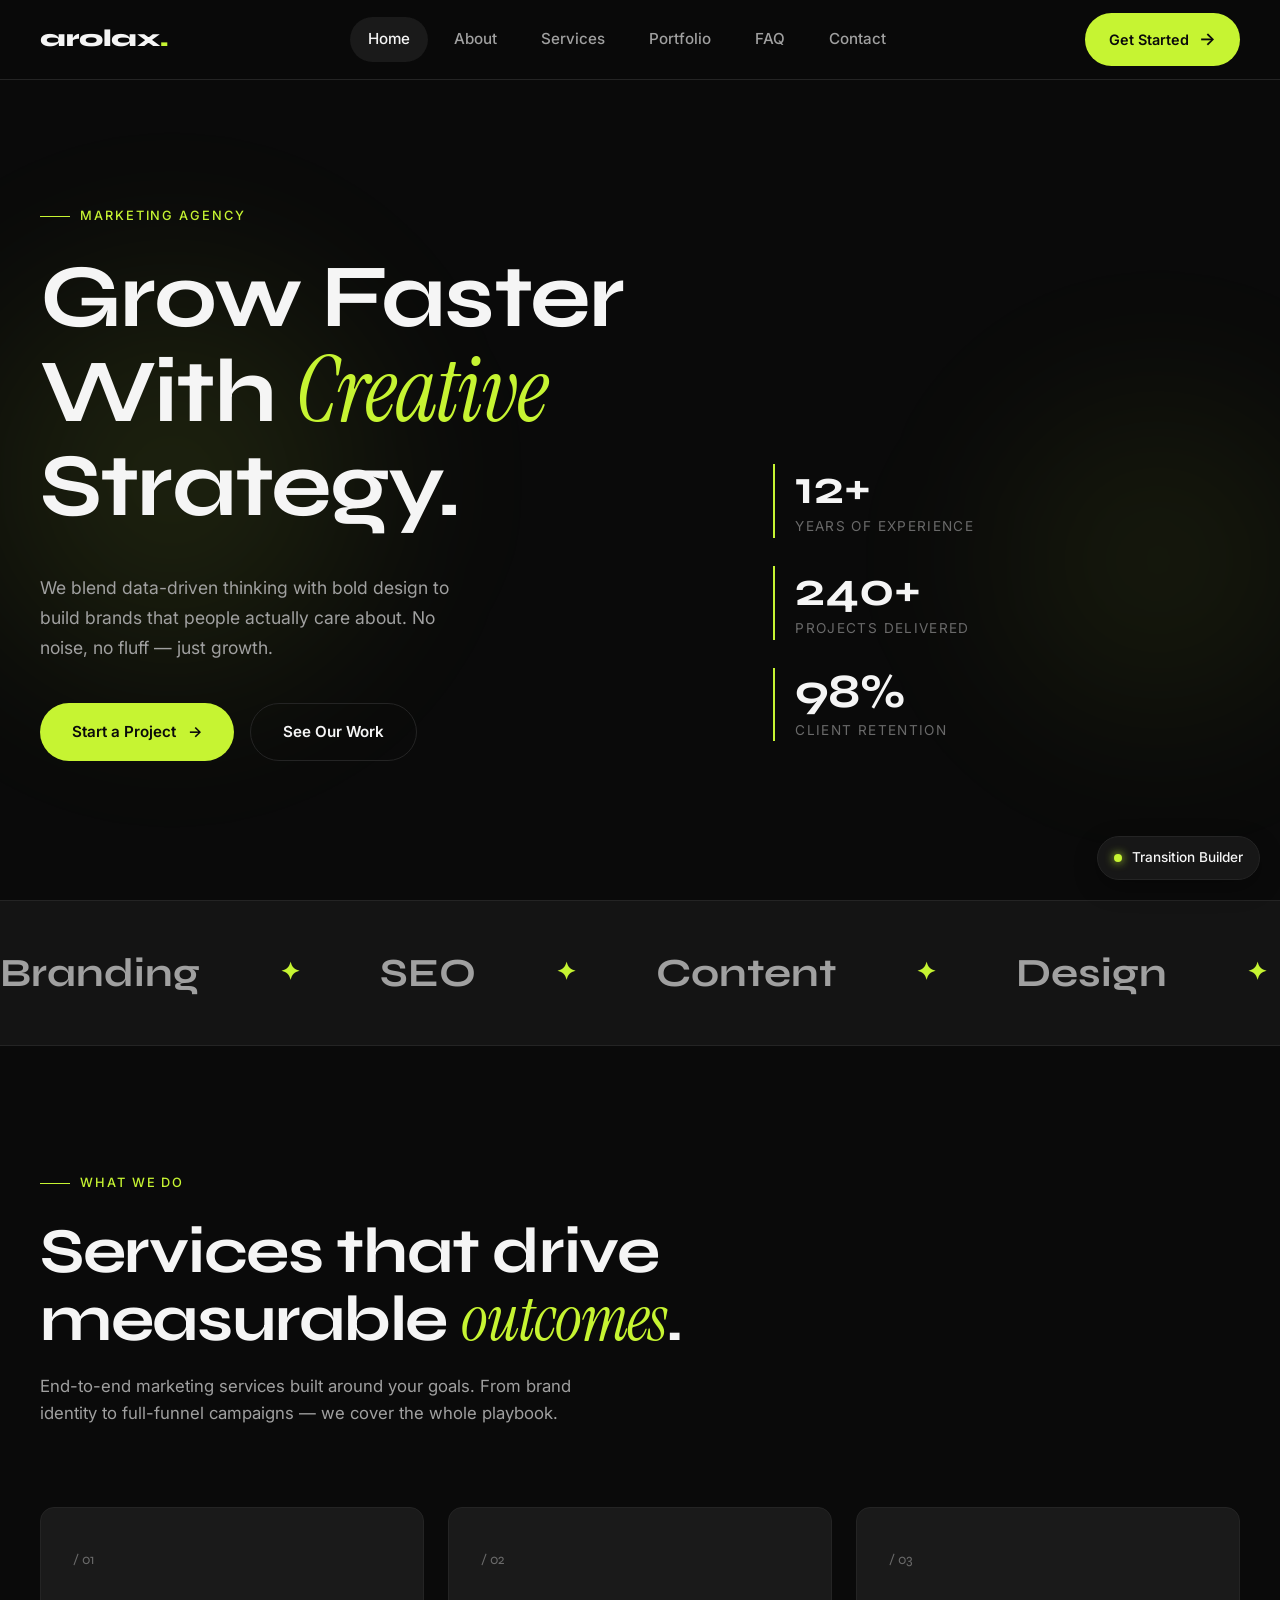
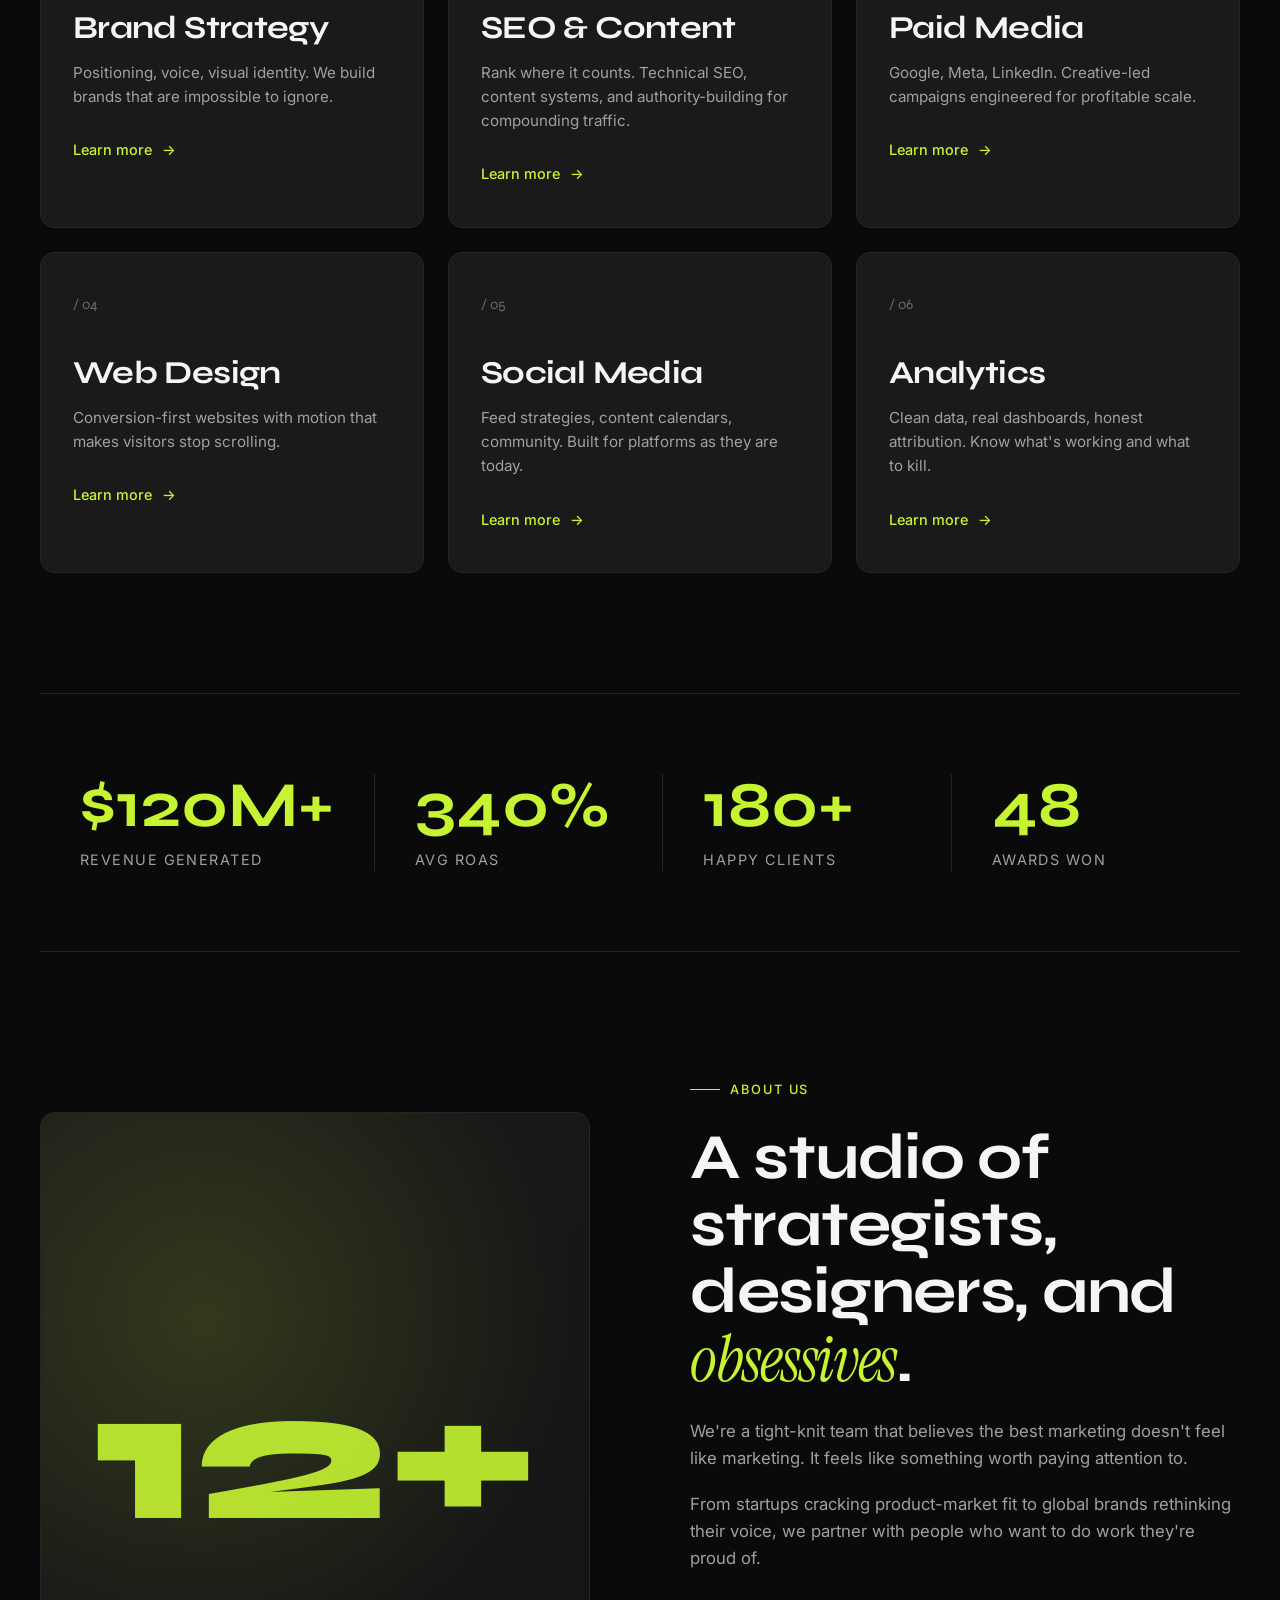
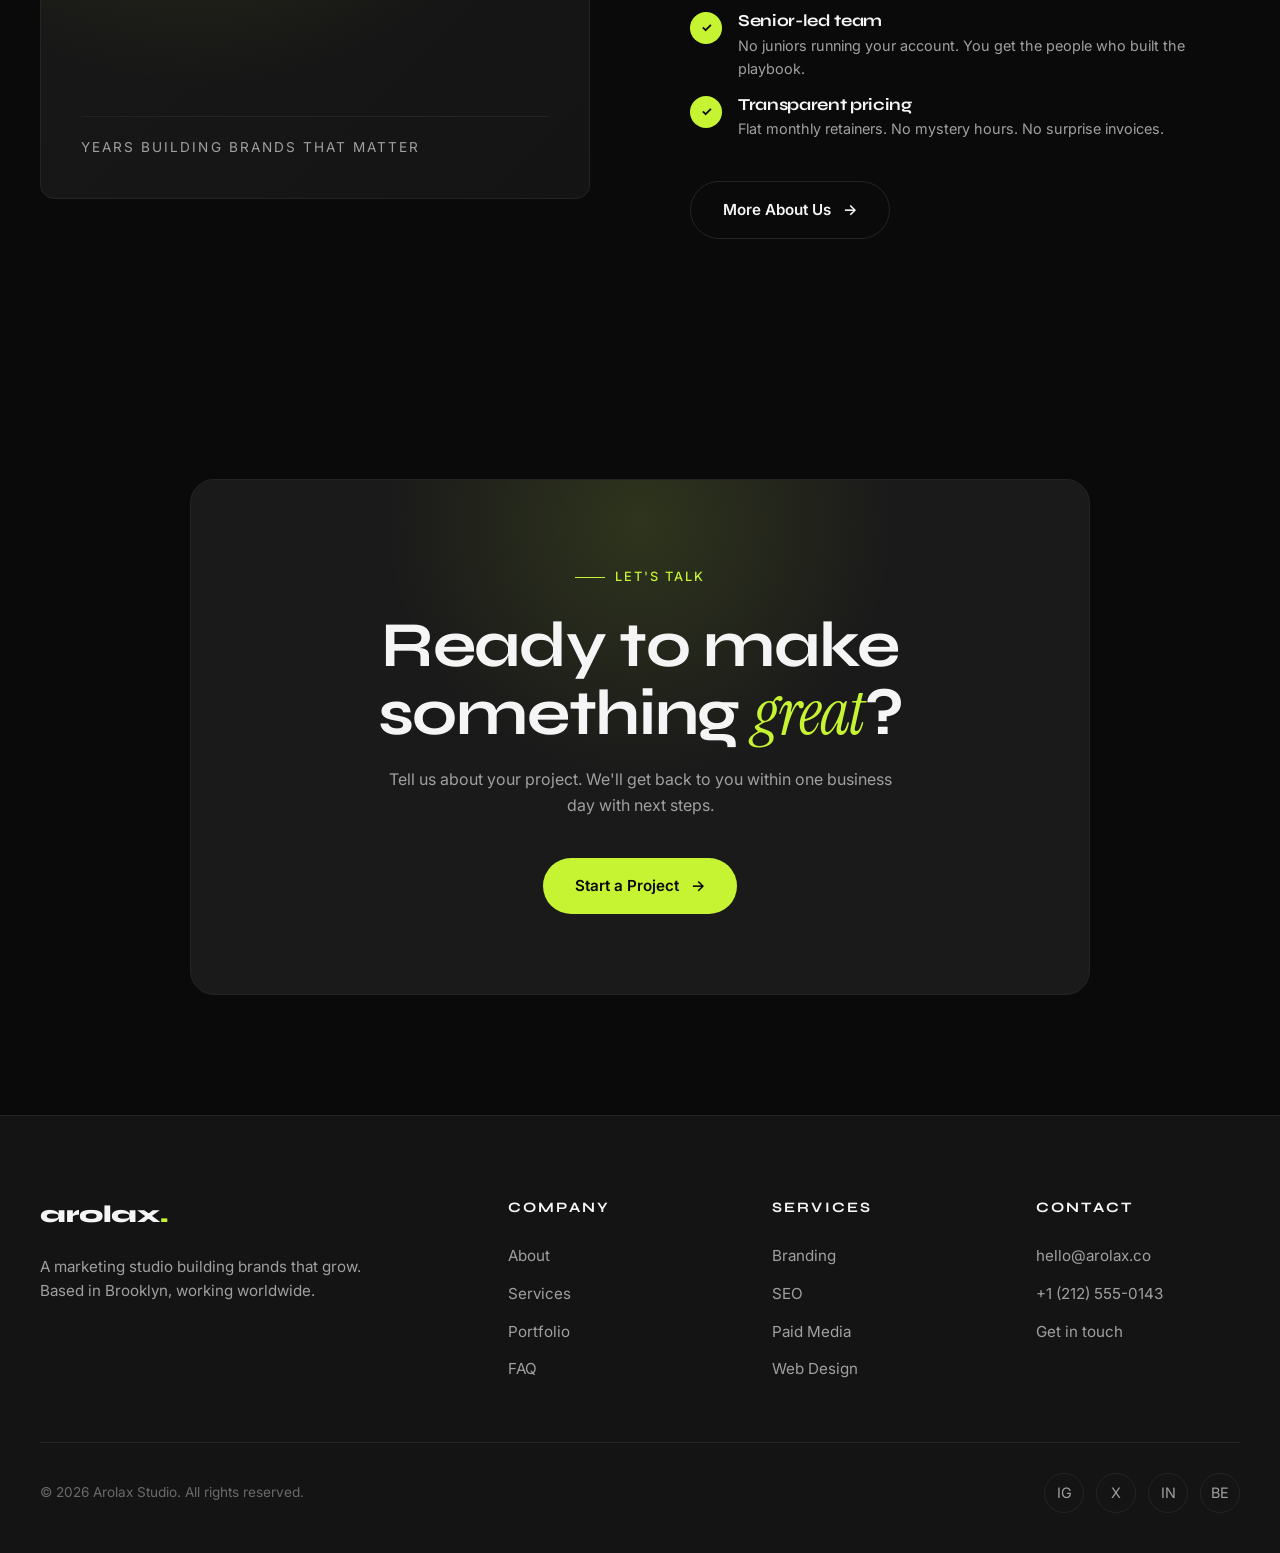
==== index.html @ c4011bba "created page transition builder" ====
<!doctype html>
<html lang="en">
  <head>
    <meta charset="UTF-8" />
    <meta name="viewport" content="width=device-width, initial-scale=1.0" />
    <link rel="icon" type="image/png" href="favicon.png" />
    <title>Arolax — Marketing Agency</title>
    <link rel="preconnect" href="https://fonts.googleapis.com" />
    <link rel="preconnect" href="https://fonts.gstatic.com" crossorigin />
    <link
      href="https://fonts.googleapis.com/css2?family=Inter:wght@400;500;600;700&family=Syne:wght@500;600;700;800&family=Instrument+Serif&display=swap"
      rel="stylesheet"
    />
    <link rel="stylesheet" href="css/style.css" />
    <script>
      try {
        sessionStorage.getItem("pt:transitioning") === "1" &&
          document.documentElement.classList.add("pt-arriving");
      } catch (e) {}
    </script>
  </head>
  <body>
    <!-- Navbar -->
    <nav class="navbar">
      <div class="nav-inner">
        <a href="index.html" class="logo">arolax<span>.</span></a>
        <ul class="nav-links">
          <li><a href="index.html" class="active">Home</a></li>
          <li><a href="about.html">About</a></li>
          <li><a href="services.html">Services</a></li>
          <li><a href="portfolio.html">Portfolio</a></li>
          <li><a href="faq.html">FAQ</a></li>
          <li><a href="contact.html">Contact</a></li>
        </ul>
        <a href="contact.html" class="nav-cta">Get Started</a>
      </div>
    </nav>

    <!-- Hero -->
    <section class="hero">
      <div class="hero-bg"></div>
      <div class="container">
        <div class="hero-inner">
          <div>
            <span class="eyebrow">Marketing Agency</span>
            <h1 class="hero-title">
              Grow Faster With <em>Creative</em> Strategy.
            </h1>
            <p class="hero-subtitle">
              We blend data-driven thinking with bold design to build brands
              that people actually care about. No noise, no fluff — just growth.
            </p>
            <div class="hero-ctas">
              <a href="contact.html" class="btn btn-primary"
                >Start a Project <span class="btn-arrow">→</span></a
              >
              <a href="portfolio.html" class="btn btn-ghost">See Our Work</a>
            </div>
          </div>
          <div class="hero-meta">
            <div class="hero-stat">
              <div class="hero-stat-num">12+</div>
              <div class="hero-stat-label">Years of Experience</div>
            </div>
            <div class="hero-stat">
              <div class="hero-stat-num">240+</div>
              <div class="hero-stat-label">Projects Delivered</div>
            </div>
            <div class="hero-stat">
              <div class="hero-stat-num">98%</div>
              <div class="hero-stat-label">Client Retention</div>
            </div>
          </div>
        </div>
      </div>
    </section>

    <!-- Marquee -->
    <div class="marquee">
      <div class="marquee-track">
        <div class="marquee-item">Branding</div>
        <div class="marquee-item">SEO</div>
        <div class="marquee-item">Content</div>
        <div class="marquee-item">Design</div>
        <div class="marquee-item">Strategy</div>
        <div class="marquee-item">Growth</div>
        <div class="marquee-item">Branding</div>
        <div class="marquee-item">SEO</div>
        <div class="marquee-item">Content</div>
        <div class="marquee-item">Design</div>
        <div class="marquee-item">Strategy</div>
        <div class="marquee-item">Growth</div>
      </div>
    </div>

    <!-- Services -->
    <section>
      <div class="container">
        <div class="section-head">
          <span class="eyebrow">What We Do</span>
          <h2>
            Services that drive measurable
            <em
              style="
                font-family: &quot;Instrument Serif&quot;, serif;
                font-style: italic;
                color: var(--accent);
                font-weight: 400;
              "
              >outcomes</em
            >.
          </h2>
          <p>
            End-to-end marketing services built around your goals. From brand
            identity to full-funnel campaigns — we cover the whole playbook.
          </p>
        </div>
        <div class="services-grid">
          <div class="service-card">
            <span class="num">/ 01</span>
            <h3>Brand Strategy</h3>
            <p>
              Positioning, voice, visual identity. We build brands that are
              impossible to ignore.
            </p>
            <a href="services.html" class="link">Learn more</a>
          </div>
          <div class="service-card">
            <span class="num">/ 02</span>
            <h3>SEO & Content</h3>
            <p>
              Rank where it counts. Technical SEO, content systems, and
              authority-building for compounding traffic.
            </p>
            <a href="services.html" class="link">Learn more</a>
          </div>
          <div class="service-card">
            <span class="num">/ 03</span>
            <h3>Paid Media</h3>
            <p>
              Google, Meta, LinkedIn. Creative-led campaigns engineered for
              profitable scale.
            </p>
            <a href="services.html" class="link">Learn more</a>
          </div>
          <div class="service-card">
            <span class="num">/ 04</span>
            <h3>Web Design</h3>
            <p>
              Conversion-first websites with motion that makes visitors stop
              scrolling.
            </p>
            <a href="services.html" class="link">Learn more</a>
          </div>
          <div class="service-card">
            <span class="num">/ 05</span>
            <h3>Social Media</h3>
            <p>
              Feed strategies, content calendars, community. Built for platforms
              as they are today.
            </p>
            <a href="services.html" class="link">Learn more</a>
          </div>
          <div class="service-card">
            <span class="num">/ 06</span>
            <h3>Analytics</h3>
            <p>
              Clean data, real dashboards, honest attribution. Know what's
              working and what to kill.
            </p>
            <a href="services.html" class="link">Learn more</a>
          </div>
        </div>
      </div>
    </section>

    <!-- Stats band -->
    <div class="container">
      <div class="stats-band">
        <div class="stat">
          <div class="stat-num">$120M+</div>
          <div class="stat-label">Revenue Generated</div>
        </div>
        <div class="stat">
          <div class="stat-num">340%</div>
          <div class="stat-label">Avg ROAS</div>
        </div>
        <div class="stat">
          <div class="stat-num">180+</div>
          <div class="stat-label">Happy Clients</div>
        </div>
        <div class="stat">
          <div class="stat-num">48</div>
          <div class="stat-label">Awards Won</div>
        </div>
      </div>
    </div>

    <!-- About preview -->
    <section>
      <div class="container">
        <div class="about-grid">
          <div class="about-visual">
            <div class="about-visual-num">12+</div>
            <div class="about-visual-label">
              Years Building Brands That Matter
            </div>
          </div>
          <div class="about-text">
            <span class="eyebrow">About Us</span>
            <h2>
              A studio of strategists, designers, and
              <em
                style="
                  font-family: &quot;Instrument Serif&quot;, serif;
                  font-style: italic;
                  color: var(--accent);
                  font-weight: 400;
                "
                >obsessives</em
              >.
            </h2>
            <p style="margin-top: 24px">
              We're a tight-knit team that believes the best marketing doesn't
              feel like marketing. It feels like something worth paying
              attention to.
            </p>
            <p>
              From startups cracking product-market fit to global brands
              rethinking their voice, we partner with people who want to do work
              they're proud of.
            </p>
            <div class="about-features">
              <div class="about-feature">
                <div class="about-feature-icon">✓</div>
                <div>
                  <h4>Senior-led team</h4>
                  <p>
                    No juniors running your account. You get the people who
                    built the playbook.
                  </p>
                </div>
              </div>
              <div class="about-feature">
                <div class="about-feature-icon">✓</div>
                <div>
                  <h4>Transparent pricing</h4>
                  <p>
                    Flat monthly retainers. No mystery hours. No surprise
                    invoices.
                  </p>
                </div>
              </div>
            </div>
            <a href="about.html" class="btn btn-ghost" style="margin-top: 40px"
              >More About Us <span class="btn-arrow">→</span></a
            >
          </div>
        </div>
      </div>
    </section>

    <!-- CTA band -->
    <div class="cta-band">
      <div class="container">
        <div class="cta-inner">
          <span class="eyebrow">Let's Talk</span>
          <h2>
            Ready to make something
            <em
              style="
                font-family: &quot;Instrument Serif&quot;, serif;
                font-style: italic;
                color: var(--accent);
                font-weight: 400;
              "
              >great</em
            >?
          </h2>
          <p>
            Tell us about your project. We'll get back to you within one
            business day with next steps.
          </p>
          <a href="contact.html" class="btn btn-primary"
            >Start a Project <span class="btn-arrow">→</span></a
          >
        </div>
      </div>
    </div>

    <!-- Footer -->
    <footer class="footer">
      <div class="container">
        <div class="footer-top">
          <div class="footer-brand">
            <a href="index.html" class="logo">arolax<span>.</span></a>
            <p>
              A marketing studio building brands that grow. Based in Brooklyn,
              working worldwide.
            </p>
          </div>
          <div class="footer-col">
            <h5>Company</h5>
            <ul>
              <li><a href="about.html">About</a></li>
              <li><a href="services.html">Services</a></li>
              <li><a href="portfolio.html">Portfolio</a></li>
              <li><a href="faq.html">FAQ</a></li>
            </ul>
          </div>
          <div class="footer-col">
            <h5>Services</h5>
            <ul>
              <li><a href="services.html">Branding</a></li>
              <li><a href="services.html">SEO</a></li>
              <li><a href="services.html">Paid Media</a></li>
              <li><a href="services.html">Web Design</a></li>
            </ul>
          </div>
          <div class="footer-col">
            <h5>Contact</h5>
            <ul>
              <li><a href="mailto:hello@arolax.co">hello@arolax.co</a></li>
              <li><a href="tel:+12125550143">+1 (212) 555-0143</a></li>
              <li><a href="contact.html">Get in touch</a></li>
            </ul>
          </div>
        </div>
        <div class="footer-bottom">
          <div>© 2026 Arolax Studio. All rights reserved.</div>
          <div class="socials">
            <a href="#">IG</a>
            <a href="#">X</a>
            <a href="#">IN</a>
            <a href="#">BE</a>
          </div>
        </div>
      </div>
    </footer>

    <script src="https://cdn.jsdelivr.net/npm/gsap@3.12.5/dist/gsap.min.js"></script>
    <script src="js/main.js"></script>
    <script src="js/transitions.js"></script>
  </body>
</html>
---- css/style.css ----
/* ===== Reset & Base ===== */
* {
    margin: 0;
    padding: 0;
    box-sizing: border-box;
}

:root {
    --bg: #0a0a0a;
    --bg-alt: #141414;
    --surface: #1a1a1a;
    --border: #242424;
    --text: #f5f5f5;
    --text-dim: #a0a0a0;
    --text-muted: #6a6a6a;
    --accent: #c6f432;
    --accent-dim: #9bc020;
    --radius: 14px;
    --nav-h: 80px;
    --ease: cubic-bezier(0.22, 1, 0.36, 1);
}

html, body {
    background: var(--bg);
    color: var(--text);
    font-family: 'Inter', -apple-system, BlinkMacSystemFont, 'Segoe UI', sans-serif;
    font-size: 16px;
    line-height: 1.6;
    -webkit-font-smoothing: antialiased;
    overflow-x: hidden;
}

a {
    color: inherit;
    text-decoration: none;
}

img {
    max-width: 100%;
    display: block;
}

button {
    font: inherit;
    cursor: pointer;
    border: none;
    background: none;
    color: inherit;
}

/* ===== Typography ===== */
h1, h2, h3, h4 {
    font-family: 'Syne', 'Inter', sans-serif;
    font-weight: 700;
    letter-spacing: -0.02em;
    line-height: 1.05;
}

h1 { font-size: clamp(2.5rem, 7vw, 6rem); }
h2 { font-size: clamp(2rem, 5vw, 4rem); }
h3 { font-size: clamp(1.4rem, 2.5vw, 2rem); }

.eyebrow {
    display: inline-flex;
    align-items: center;
    gap: 10px;
    font-size: 0.8rem;
    letter-spacing: 0.15em;
    text-transform: uppercase;
    color: var(--accent);
    margin-bottom: 24px;
    font-weight: 500;
}

.eyebrow::before {
    content: '';
    width: 30px;
    height: 1px;
    background: var(--accent);
}

/* ===== Layout ===== */
.container {
    max-width: 1400px;
    margin: 0 auto;
    padding: 0 40px;
}

section {
    padding: 120px 0;
    position: relative;
}

/* ===== Navbar ===== */
.navbar {
    position: fixed;
    top: 0;
    left: 0;
    right: 0;
    height: var(--nav-h);
    z-index: 100;
    background: rgba(10, 10, 10, 0.75);
    backdrop-filter: blur(20px);
    -webkit-backdrop-filter: blur(20px);
    border-bottom: 1px solid var(--border);
}

.nav-inner {
    max-width: 1400px;
    margin: 0 auto;
    height: 100%;
    padding: 0 40px;
    display: flex;
    align-items: center;
    justify-content: space-between;
}

.logo {
    font-family: 'Syne', sans-serif;
    font-weight: 800;
    font-size: 1.5rem;
    letter-spacing: -0.02em;
}

.logo span {
    color: var(--accent);
}

.nav-links {
    display: flex;
    gap: 8px;
    list-style: none;
}

.nav-links a {
    display: block;
    padding: 10px 18px;
    font-size: 0.95rem;
    font-weight: 500;
    color: var(--text-dim);
    border-radius: 999px;
    transition: color 0.3s var(--ease), background 0.3s var(--ease);
    position: relative;
}

.nav-links a:hover,
.nav-links a.active {
    color: var(--text);
    background: var(--surface);
}

.nav-cta {
    display: inline-flex;
    align-items: center;
    gap: 10px;
    padding: 12px 24px;
    background: var(--accent);
    color: #0a0a0a;
    border-radius: 999px;
    font-weight: 600;
    font-size: 0.9rem;
    transition: transform 0.3s var(--ease), background 0.3s var(--ease);
}

.nav-cta:hover {
    transform: translateY(-2px);
    background: var(--text);
}

.nav-cta::after {
    content: '→';
    font-size: 1.1rem;
}

/* ===== Buttons ===== */
.btn {
    display: inline-flex;
    align-items: center;
    gap: 12px;
    padding: 16px 32px;
    border-radius: 999px;
    font-weight: 600;
    font-size: 0.95rem;
    transition: transform 0.3s var(--ease), background 0.3s var(--ease);
    cursor: pointer;
}

.btn-primary {
    background: var(--accent);
    color: #0a0a0a;
}

.btn-primary:hover {
    transform: translateY(-2px);
    background: var(--text);
}

.btn-ghost {
    background: transparent;
    color: var(--text);
    border: 1px solid var(--border);
}

.btn-ghost:hover {
    background: var(--surface);
    border-color: var(--accent);
}

.btn-arrow {
    display: inline-block;
    transition: transform 0.3s var(--ease);
}

.btn:hover .btn-arrow {
    transform: translateX(4px);
}

/* ===== Hero ===== */
.hero {
    min-height: 100vh;
    display: flex;
    align-items: center;
    padding-top: calc(var(--nav-h) + 60px);
    padding-bottom: 80px;
    position: relative;
    overflow: hidden;
}

.hero-bg {
    position: absolute;
    inset: 0;
    z-index: 0;
    pointer-events: none;
}

.hero-bg::before {
    content: '';
    position: absolute;
    top: 20%;
    left: -10%;
    width: 600px;
    height: 600px;
    background: radial-gradient(circle, rgba(198, 244, 50, 0.12), transparent 70%);
    filter: blur(60px);
}

.hero-bg::after {
    content: '';
    position: absolute;
    bottom: 10%;
    right: -10%;
    width: 500px;
    height: 500px;
    background: radial-gradient(circle, rgba(198, 244, 50, 0.08), transparent 70%);
    filter: blur(60px);
}

.hero-inner {
    position: relative;
    z-index: 1;
    display: grid;
    grid-template-columns: 1.4fr 1fr;
    gap: 80px;
    align-items: end;
}

.hero-title {
    margin-bottom: 40px;
}

.hero-title em {
    font-style: italic;
    color: var(--accent);
    font-family: 'Instrument Serif', serif;
    font-weight: 400;
}

.hero-subtitle {
    font-size: 1.1rem;
    color: var(--text-dim);
    max-width: 440px;
    margin-bottom: 40px;
    line-height: 1.7;
}

.hero-ctas {
    display: flex;
    gap: 16px;
    flex-wrap: wrap;
}

.hero-meta {
    display: flex;
    flex-direction: column;
    gap: 28px;
    padding-bottom: 20px;
}

.hero-stat {
    border-left: 2px solid var(--accent);
    padding-left: 20px;
}

.hero-stat-num {
    font-family: 'Syne', sans-serif;
    font-size: 3rem;
    font-weight: 700;
    color: var(--text);
    line-height: 1;
    margin-bottom: 4px;
}

.hero-stat-label {
    font-size: 0.85rem;
    color: var(--text-muted);
    text-transform: uppercase;
    letter-spacing: 0.1em;
}

/* ===== Marquee ===== */
.marquee {
    padding: 40px 0;
    border-top: 1px solid var(--border);
    border-bottom: 1px solid var(--border);
    overflow: hidden;
    background: var(--bg-alt);
}

.marquee-track {
    display: flex;
    gap: 80px;
    white-space: nowrap;
    animation: marquee 30s linear infinite;
    width: max-content;
}

.marquee-item {
    font-family: 'Syne', sans-serif;
    font-size: 2.5rem;
    font-weight: 700;
    color: var(--text-dim);
    display: flex;
    align-items: center;
    gap: 80px;
}

.marquee-item::after {
    content: '✦';
    color: var(--accent);
    font-size: 1.5rem;
}

@keyframes marquee {
    to { transform: translateX(-50%); }
}

/* ===== Section heading ===== */
.section-head {
    max-width: 800px;
    margin-bottom: 80px;
}

.section-head.center {
    margin-left: auto;
    margin-right: auto;
    text-align: center;
}

.section-head p {
    color: var(--text-dim);
    font-size: 1.05rem;
    margin-top: 20px;
    max-width: 560px;
}

.section-head.center p {
    margin-left: auto;
    margin-right: auto;
}

/* ===== Services grid ===== */
.services-grid {
    display: grid;
    grid-template-columns: repeat(3, 1fr);
    gap: 24px;
}

.service-card {
    background: var(--surface);
    border: 1px solid var(--border);
    border-radius: var(--radius);
    padding: 40px 32px;
    transition: transform 0.4s var(--ease), border-color 0.4s var(--ease);
    position: relative;
    overflow: hidden;
}

.service-card:hover {
    transform: translateY(-6px);
    border-color: var(--accent);
}

.service-card .num {
    font-family: 'Syne', sans-serif;
    font-size: 0.9rem;
    color: var(--text-muted);
    margin-bottom: 40px;
    display: block;
}

.service-card h3 {
    margin-bottom: 16px;
}

.service-card p {
    color: var(--text-dim);
    font-size: 0.95rem;
    margin-bottom: 28px;
}

.service-card .link {
    display: inline-flex;
    align-items: center;
    gap: 10px;
    color: var(--accent);
    font-weight: 500;
    font-size: 0.9rem;
}

.service-card .link::after {
    content: '→';
    transition: transform 0.3s var(--ease);
}

.service-card:hover .link::after {
    transform: translateX(4px);
}

/* ===== About sections ===== */
.about-grid {
    display: grid;
    grid-template-columns: 1fr 1fr;
    gap: 100px;
    align-items: center;
}

.about-visual {
    aspect-ratio: 4/5;
    border-radius: var(--radius);
    background: linear-gradient(135deg, var(--surface), var(--bg-alt));
    border: 1px solid var(--border);
    position: relative;
    overflow: hidden;
    display: flex;
    align-items: center;
    justify-content: center;
}

.about-visual::before {
    content: '';
    position: absolute;
    inset: 0;
    background: radial-gradient(circle at 30% 30%, rgba(198, 244, 50, 0.15), transparent 60%);
}

.about-visual-num {
    font-family: 'Syne', sans-serif;
    font-size: 12rem;
    font-weight: 800;
    color: var(--accent);
    line-height: 1;
    opacity: 0.9;
    position: relative;
}

.about-visual-label {
    position: absolute;
    bottom: 40px;
    left: 40px;
    right: 40px;
    font-size: 0.85rem;
    color: var(--text-dim);
    text-transform: uppercase;
    letter-spacing: 0.15em;
    border-top: 1px solid var(--border);
    padding-top: 20px;
}

.about-text p {
    color: var(--text-dim);
    margin-bottom: 20px;
    font-size: 1.05rem;
}

.about-features {
    margin-top: 40px;
    display: flex;
    flex-direction: column;
    gap: 16px;
}

.about-feature {
    display: flex;
    align-items: flex-start;
    gap: 16px;
}

.about-feature-icon {
    width: 32px;
    height: 32px;
    border-radius: 50%;
    background: var(--accent);
    color: #0a0a0a;
    display: grid;
    place-items: center;
    flex-shrink: 0;
    font-weight: 700;
    font-size: 0.8rem;
}

.about-feature h4 {
    font-size: 1.05rem;
    margin-bottom: 4px;
}

.about-feature p {
    color: var(--text-dim);
    font-size: 0.9rem;
    margin: 0;
}

/* ===== Stats band ===== */
.stats-band {
    display: grid;
    grid-template-columns: repeat(4, 1fr);
    gap: 0;
    padding: 80px 0;
    border-top: 1px solid var(--border);
    border-bottom: 1px solid var(--border);
}

.stat {
    padding: 0 40px;
    border-right: 1px solid var(--border);
}

.stat:last-child {
    border-right: none;
}

.stat-num {
    font-family: 'Syne', sans-serif;
    font-size: clamp(2.5rem, 5vw, 4rem);
    font-weight: 700;
    color: var(--accent);
    line-height: 1;
    margin-bottom: 10px;
}

.stat-label {
    color: var(--text-dim);
    font-size: 0.9rem;
    text-transform: uppercase;
    letter-spacing: 0.1em;
}

/* ===== Portfolio grid ===== */
.portfolio-grid {
    display: grid;
    grid-template-columns: repeat(2, 1fr);
    gap: 32px;
}

.portfolio-item {
    border-radius: var(--radius);
    overflow: hidden;
    background: var(--surface);
    border: 1px solid var(--border);
    transition: transform 0.4s var(--ease), border-color 0.4s var(--ease);
    cursor: pointer;
}

.portfolio-item:hover {
    transform: translateY(-6px);
    border-color: var(--accent);
}

.portfolio-thumb {
    aspect-ratio: 16/10;
    background: linear-gradient(135deg, #1a1a1a, #2a2a2a);
    position: relative;
    overflow: hidden;
    display: grid;
    place-items: center;
}

.portfolio-thumb::before {
    content: '';
    position: absolute;
    inset: 0;
    background: radial-gradient(circle at 50% 50%, rgba(198, 244, 50, 0.15), transparent 70%);
}

.portfolio-thumb-label {
    font-family: 'Syne', sans-serif;
    font-size: 5rem;
    font-weight: 800;
    color: var(--text);
    opacity: 0.08;
    letter-spacing: -0.03em;
    position: relative;
}

.portfolio-meta {
    padding: 28px 32px;
    display: flex;
    justify-content: space-between;
    align-items: flex-end;
    gap: 20px;
}

.portfolio-meta h3 {
    margin-bottom: 8px;
}

.portfolio-tag {
    color: var(--text-muted);
    font-size: 0.85rem;
    text-transform: uppercase;
    letter-spacing: 0.1em;
}

.portfolio-arrow {
    width: 48px;
    height: 48px;
    border-radius: 50%;
    background: var(--bg);
    border: 1px solid var(--border);
    display: grid;
    place-items: center;
    font-size: 1.2rem;
    flex-shrink: 0;
    transition: background 0.3s var(--ease), color 0.3s var(--ease);
}

.portfolio-item:hover .portfolio-arrow {
    background: var(--accent);
    color: #0a0a0a;
    border-color: var(--accent);
}

/* ===== FAQ ===== */
.faq-wrap {
    max-width: 900px;
    margin: 0 auto;
}

.faq-item {
    border-bottom: 1px solid var(--border);
}

.faq-item:first-child {
    border-top: 1px solid var(--border);
}

.faq-q {
    width: 100%;
    padding: 32px 0;
    display: flex;
    align-items: center;
    justify-content: space-between;
    gap: 20px;
    text-align: left;
    font-family: 'Syne', sans-serif;
    font-size: 1.3rem;
    font-weight: 600;
    color: var(--text);
    transition: color 0.3s var(--ease);
}

.faq-q:hover {
    color: var(--accent);
}

.faq-icon {
    width: 44px;
    height: 44px;
    border-radius: 50%;
    border: 1px solid var(--border);
    display: grid;
    place-items: center;
    font-size: 1.2rem;
    color: var(--text-dim);
    flex-shrink: 0;
    transition: all 0.3s var(--ease);
}

.faq-item.open .faq-icon {
    background: var(--accent);
    border-color: var(--accent);
    color: #0a0a0a;
    transform: rotate(45deg);
}

.faq-a {
    max-height: 0;
    overflow: hidden;
    transition: max-height 0.5s var(--ease);
}

.faq-a-inner {
    padding: 0 0 32px 0;
    color: var(--text-dim);
    font-size: 1rem;
    max-width: 720px;
    line-height: 1.7;
}

.faq-item.open .faq-a {
    max-height: 300px;
}

/* ===== Contact ===== */
.contact-grid {
    display: grid;
    grid-template-columns: 1fr 1.2fr;
    gap: 80px;
}

.contact-info h2 {
    margin-bottom: 24px;
}

.contact-info p {
    color: var(--text-dim);
    margin-bottom: 48px;
    max-width: 420px;
}

.contact-list {
    list-style: none;
    display: flex;
    flex-direction: column;
    gap: 28px;
}

.contact-list li {
    display: flex;
    align-items: flex-start;
    gap: 20px;
}

.contact-list .icon {
    width: 48px;
    height: 48px;
    border-radius: 50%;
    background: var(--surface);
    border: 1px solid var(--border);
    display: grid;
    place-items: center;
    color: var(--accent);
    font-size: 1.1rem;
    flex-shrink: 0;
}

.contact-list .label {
    display: block;
    font-size: 0.8rem;
    color: var(--text-muted);
    text-transform: uppercase;
    letter-spacing: 0.1em;
    margin-bottom: 4px;
}

.contact-list .value {
    display: block;
    color: var(--text);
    font-size: 1.05rem;
    font-weight: 500;
}

.contact-form {
    background: var(--surface);
    border: 1px solid var(--border);
    border-radius: var(--radius);
    padding: 48px;
}

.field {
    margin-bottom: 24px;
}

.field label {
    display: block;
    font-size: 0.85rem;
    color: var(--text-muted);
    margin-bottom: 10px;
    text-transform: uppercase;
    letter-spacing: 0.1em;
}

.field input,
.field textarea {
    width: 100%;
    background: var(--bg);
    border: 1px solid var(--border);
    border-radius: 10px;
    padding: 16px 20px;
    color: var(--text);
    font: inherit;
    transition: border-color 0.3s var(--ease);
}

.field input:focus,
.field textarea:focus {
    outline: none;
    border-color: var(--accent);
}

.field textarea {
    min-height: 140px;
    resize: vertical;
}

.field-row {
    display: grid;
    grid-template-columns: 1fr 1fr;
    gap: 20px;
}

/* ===== CTA band ===== */
.cta-band {
    padding: 120px 0;
    text-align: center;
}

.cta-inner {
    max-width: 900px;
    margin: 0 auto;
    background: var(--surface);
    border: 1px solid var(--border);
    border-radius: 24px;
    padding: 80px 60px;
    position: relative;
    overflow: hidden;
}

.cta-inner::before {
    content: '';
    position: absolute;
    top: -50%;
    left: 50%;
    transform: translateX(-50%);
    width: 600px;
    height: 600px;
    background: radial-gradient(circle, rgba(198, 244, 50, 0.12), transparent 60%);
    pointer-events: none;
}

.cta-inner > * {
    position: relative;
}

.cta-inner h2 {
    margin-bottom: 20px;
}

.cta-inner p {
    color: var(--text-dim);
    margin-bottom: 40px;
    max-width: 520px;
    margin-left: auto;
    margin-right: auto;
}

/* ===== Footer ===== */
.footer {
    border-top: 1px solid var(--border);
    padding: 80px 0 40px;
    background: var(--bg-alt);
}

.footer-top {
    display: grid;
    grid-template-columns: 2fr 1fr 1fr 1fr;
    gap: 60px;
    margin-bottom: 60px;
}

.footer-brand .logo {
    margin-bottom: 20px;
    display: inline-block;
}

.footer-brand p {
    color: var(--text-dim);
    max-width: 340px;
    font-size: 0.95rem;
}

.footer-col h5 {
    font-family: 'Syne', sans-serif;
    font-size: 0.9rem;
    text-transform: uppercase;
    letter-spacing: 0.15em;
    color: var(--text);
    margin-bottom: 24px;
}

.footer-col ul {
    list-style: none;
    display: flex;
    flex-direction: column;
    gap: 12px;
}

.footer-col a {
    color: var(--text-dim);
    font-size: 0.95rem;
    transition: color 0.3s var(--ease);
}

.footer-col a:hover {
    color: var(--accent);
}

.footer-bottom {
    display: flex;
    justify-content: space-between;
    align-items: center;
    padding-top: 30px;
    border-top: 1px solid var(--border);
    color: var(--text-muted);
    font-size: 0.85rem;
}

.socials {
    display: flex;
    gap: 12px;
}

.socials a {
    width: 40px;
    height: 40px;
    border-radius: 50%;
    border: 1px solid var(--border);
    display: grid;
    place-items: center;
    color: var(--text-dim);
    transition: all 0.3s var(--ease);
    font-size: 0.9rem;
}

.socials a:hover {
    background: var(--accent);
    color: #0a0a0a;
    border-color: var(--accent);
}

/* ===== Page hero (for interior pages) ===== */
.page-hero {
    padding-top: calc(var(--nav-h) + 100px);
    padding-bottom: 80px;
    border-bottom: 1px solid var(--border);
    position: relative;
    overflow: hidden;
}

.page-hero::before {
    content: '';
    position: absolute;
    top: 30%;
    left: 50%;
    transform: translateX(-50%);
    width: 800px;
    height: 400px;
    background: radial-gradient(ellipse, rgba(198, 244, 50, 0.08), transparent 70%);
    pointer-events: none;
}

.page-hero-inner {
    position: relative;
    text-align: center;
    max-width: 900px;
    margin: 0 auto;
}

.page-hero h1 {
    font-size: clamp(3rem, 8vw, 7rem);
    margin-bottom: 24px;
}

.page-hero h1 em {
    font-family: 'Instrument Serif', serif;
    font-style: italic;
    font-weight: 400;
    color: var(--accent);
}

.page-hero p {
    color: var(--text-dim);
    font-size: 1.1rem;
    max-width: 600px;
    margin: 0 auto;
}

.breadcrumb {
    display: inline-flex;
    align-items: center;
    gap: 10px;
    margin-bottom: 32px;
    font-size: 0.85rem;
    color: var(--text-muted);
    text-transform: uppercase;
    letter-spacing: 0.1em;
}

.breadcrumb a {
    color: var(--accent);
}

.breadcrumb .sep {
    opacity: 0.5;
}

/* ===== Team grid (about page) ===== */
.team-grid {
    display: grid;
    grid-template-columns: repeat(4, 1fr);
    gap: 24px;
}

.team-card {
    text-align: left;
}

.team-photo {
    aspect-ratio: 3/4;
    border-radius: var(--radius);
    background: linear-gradient(135deg, var(--surface), var(--bg-alt));
    border: 1px solid var(--border);
    margin-bottom: 20px;
    position: relative;
    overflow: hidden;
    display: grid;
    place-items: center;
}

.team-photo::before {
    content: '';
    position: absolute;
    inset: 0;
    background: radial-gradient(circle at 50% 30%, rgba(198, 244, 50, 0.1), transparent 70%);
}

.team-photo-initial {
    font-family: 'Syne', sans-serif;
    font-size: 5rem;
    font-weight: 800;
    color: var(--accent);
    position: relative;
}

.team-card h4 {
    font-size: 1.15rem;
    margin-bottom: 4px;
}

.team-role {
    color: var(--text-muted);
    font-size: 0.85rem;
    text-transform: uppercase;
    letter-spacing: 0.1em;
}

/* ===== Values (about) ===== */
.values-grid {
    display: grid;
    grid-template-columns: repeat(3, 1fr);
    gap: 24px;
}

.value-card {
    padding: 40px;
    border: 1px solid var(--border);
    border-radius: var(--radius);
    background: var(--surface);
}

.value-icon {
    width: 56px;
    height: 56px;
    border-radius: 50%;
    background: var(--accent);
    color: #0a0a0a;
    display: grid;
    place-items: center;
    font-size: 1.5rem;
    font-weight: 700;
    margin-bottom: 28px;
}

.value-card h3 {
    font-size: 1.4rem;
    margin-bottom: 12px;
}

.value-card p {
    color: var(--text-dim);
    font-size: 0.95rem;
}

/* ===== Service detail list ===== */
.services-list {
    display: flex;
    flex-direction: column;
    border-top: 1px solid var(--border);
}

.service-row {
    display: grid;
    grid-template-columns: 80px 1fr 2fr auto;
    gap: 40px;
    align-items: center;
    padding: 40px 20px;
    border-bottom: 1px solid var(--border);
    transition: background 0.3s var(--ease);
    cursor: pointer;
}

.service-row:hover {
    background: var(--surface);
}

.service-row .s-num {
    font-family: 'Syne', sans-serif;
    color: var(--text-muted);
    font-size: 0.9rem;
}

.service-row h3 {
    font-size: 1.8rem;
    transition: color 0.3s var(--ease);
}

.service-row:hover h3 {
    color: var(--accent);
}

.service-row p {
    color: var(--text-dim);
    font-size: 0.95rem;
}

.service-row .s-arrow {
    width: 56px;
    height: 56px;
    border-radius: 50%;
    border: 1px solid var(--border);
    display: grid;
    place-items: center;
    font-size: 1.2rem;
    transition: all 0.3s var(--ease);
}

.service-row:hover .s-arrow {
    background: var(--accent);
    border-color: var(--accent);
    color: #0a0a0a;
    transform: rotate(-45deg);
}

/* ===== Responsive ===== */
@media (max-width: 1024px) {
    .hero-inner { grid-template-columns: 1fr; gap: 60px; }
    .about-grid { grid-template-columns: 1fr; gap: 60px; }
    .services-grid { grid-template-columns: repeat(2, 1fr); }
    .team-grid { grid-template-columns: repeat(2, 1fr); }
    .values-grid { grid-template-columns: 1fr; }
    .stats-band { grid-template-columns: repeat(2, 1fr); gap: 40px; }
    .stat { border-right: none; }
    .contact-grid { grid-template-columns: 1fr; gap: 60px; }
    .footer-top { grid-template-columns: 1fr 1fr; gap: 40px; }
    .service-row { grid-template-columns: 60px 1fr auto; }
    .service-row p { display: none; }
}

@media (max-width: 720px) {
    section { padding: 80px 0; }
    .container { padding: 0 24px; }
    .nav-links { display: none; }
    .services-grid { grid-template-columns: 1fr; }
    .portfolio-grid { grid-template-columns: 1fr; }
    .team-grid { grid-template-columns: 1fr 1fr; }
    .footer-top { grid-template-columns: 1fr; }
    .field-row { grid-template-columns: 1fr; }
    .contact-form { padding: 32px 24px; }
    .cta-inner { padding: 60px 24px; }
    .footer-bottom { flex-direction: column; gap: 20px; }
}

/* ============================================================
   Page Transition Core
   ============================================================ */

html.pt-arriving body::before {
    content: '';
    position: fixed;
    inset: 0;
    background: #0a0a0a;
    z-index: 99998;
    pointer-events: none;
}

.pt-overlay {
    position: fixed;
    inset: 0;
    z-index: 99999;
    pointer-events: none;
    overflow: hidden;
    visibility: hidden;
}

.pt-overlay.is-active {
    pointer-events: auto;
    visibility: visible;
}

/* Curtain / Fade share .pt-panel */
.pt-overlay[data-transition="curtain"] .pt-panel,
.pt-overlay[data-transition="fade"] .pt-panel {
    position: absolute;
    inset: 0;
    will-change: transform, opacity;
}

/* Diagonal — oversized so rotation still covers viewport */
.pt-overlay[data-transition="diagonal"] .pt-panel {
    position: absolute;
    top: -50%;
    left: -50%;
    width: 200%;
    height: 200%;
    will-change: transform;
}

/* Split */
.pt-overlay[data-transition="split"] .pt-split-a,
.pt-overlay[data-transition="split"] .pt-split-b {
    position: absolute;
    will-change: transform;
}
.pt-overlay[data-transition="split"][data-axis="vertical"] .pt-split-a {
    top: 0; left: 0; right: 0; height: 50%;
}
.pt-overlay[data-transition="split"][data-axis="vertical"] .pt-split-b {
    bottom: 0; left: 0; right: 0; height: 50%;
}
.pt-overlay[data-transition="split"][data-axis="horizontal"] .pt-split-a {
    top: 0; bottom: 0; left: 0; width: 50%;
}
.pt-overlay[data-transition="split"][data-axis="horizontal"] .pt-split-b {
    top: 0; bottom: 0; right: 0; width: 50%;
}

/* Stagger */
.pt-overlay[data-transition="stagger"] {
    display: flex;
}
.pt-overlay[data-transition="stagger"] .pt-bar {
    flex: 1;
    will-change: transform;
}

/* Circle */
.pt-overlay[data-transition="circle"] .pt-circle {
    position: absolute;
    width: 12vmax;
    height: 12vmax;
    margin-top: -6vmax;
    margin-left: -6vmax;
    border-radius: 50%;
    will-change: transform;
}

/* Tile Grid — 2D stagger reveal */
.pt-overlay[data-transition="tileGrid"] {
    display: grid;
    grid-template-rows:    repeat(var(--pt-grid-rows, 5), 1fr);
    grid-template-columns: repeat(var(--pt-grid-cols, 7), 1fr);
}

.pt-overlay[data-transition="tileGrid"] .pt-tile {
    width: 100%;
    height: 100%;
    will-change: transform, opacity;
}

/* Push Slide — a leading accent strip followed by the solid panel */
.pt-overlay[data-transition="push"] .pt-push-wrap {
    position: absolute;
    inset: 0;
    will-change: transform;
}

/* Shutter — horizontal or vertical slats scaling closed/open */
.pt-overlay[data-transition="shutter"] {
    display: flex;
}
.pt-overlay[data-transition="shutter"][data-axis="horizontal"] {
    flex-direction: column;
}
.pt-overlay[data-transition="shutter"][data-axis="vertical"] {
    flex-direction: row;
}
.pt-overlay[data-transition="shutter"] .pt-slat {
    flex: 1;
    will-change: transform;
}

/* Iris — polygon clip-path reveal */
.pt-overlay[data-transition="iris"] .pt-panel {
    position: absolute;
    inset: 0;
    will-change: clip-path;
}

/* Layers Slide — stacked colored panels sliding with stagger */
.pt-overlay[data-transition="layers"] .pt-layer {
    position: absolute;
    inset: 0;
    will-change: transform;
}

/* Overlay UI — brand label and optional spinner shown while covering */
.pt-overlay-ui {
    position: absolute;
    inset: 0;
    z-index: 10;
    display: flex;
    flex-direction: column;
    align-items: center;
    justify-content: center;
    gap: 28px;
    pointer-events: none;
    opacity: 0;
    visibility: hidden;
    padding: 20px;
    text-align: center;
}

.pt-overlay-logo {
    display: block;
    width: auto;
    max-width: min(80%, 360px);
    object-fit: contain;
    /* height is set inline from Logo Size */
}

.pt-overlay-logo-svg {
    display: flex;
    align-items: center;
    justify-content: center;
    max-width: min(80%, 360px);
}

.pt-overlay-logo-svg svg {
    height: 100%;
    width: auto;
    max-width: 100%;
    display: block;
}

.pt-overlay-label {
    font-family: 'Syne', sans-serif;
    font-weight: 800;
    font-size: clamp(1.5rem, 3.5vw, 2.75rem);
    letter-spacing: 0.25em;
    color: var(--accent);
    text-transform: uppercase;
    line-height: 1;
}

.pt-overlay-spinner {
    width: 32px;
    height: 32px;
    opacity: 0;
    visibility: hidden;
}

.pt-overlay-spinner-ring {
    width: 100%;
    height: 100%;
    border: 2px solid rgba(255, 255, 255, 0.12);
    border-top-color: var(--accent);
    border-radius: 50%;
    animation: pt-spin 0.8s linear infinite;
}

@keyframes pt-spin {
    to { transform: rotate(360deg); }
}

/* Scale, Clip, Crossfade — full-viewport panel */
.pt-overlay[data-transition="scale"] .pt-panel,
.pt-overlay[data-transition="clip"] .pt-panel,
.pt-overlay[data-transition="crossfade"] .pt-panel {
    position: absolute;
    inset: 0;
    will-change: transform, opacity, clip-path;
}

/* Flip — 3D transform setup */
.pt-overlay[data-transition="flip"] .pt-panel {
    position: absolute;
    inset: 0;
    backface-visibility: hidden;
    -webkit-backface-visibility: hidden;
    transform-style: preserve-3d;
    will-change: transform;
}

/* ============================================================
   Transition Builder UI — modal with Custom / Preset tabs
   ============================================================ */

/* Floating trigger */
.pt-trigger {
    position: fixed;
    bottom: 20px;
    right: 20px;
    z-index: 99995;
    display: inline-flex;
    align-items: center;
    gap: 10px;
    padding: 10px 16px;
    background: rgba(26, 26, 26, 0.92);
    backdrop-filter: blur(12px);
    -webkit-backdrop-filter: blur(12px);
    border: 1px solid var(--border);
    border-radius: 999px;
    color: var(--text);
    font-family: 'Inter', sans-serif;
    font-size: 0.85rem;
    font-weight: 500;
    cursor: pointer;
    box-shadow: 0 8px 24px rgba(0, 0, 0, 0.3);
    transition: border-color 0.2s, transform 0.2s;
}

.pt-trigger:hover {
    border-color: var(--accent);
    transform: translateY(-1px);
}

.pt-trigger-dot {
    width: 8px;
    height: 8px;
    border-radius: 50%;
    background: var(--accent);
    box-shadow: 0 0 10px var(--accent);
}

/* Modal backdrop */
.pt-modal {
    position: fixed;
    inset: 0;
    z-index: 99996;
    background: rgba(0, 0, 0, 0.65);
    backdrop-filter: blur(6px);
    -webkit-backdrop-filter: blur(6px);
    display: none;
    align-items: center;
    justify-content: center;
    padding: 24px;
    opacity: 0;
    transition: opacity 0.25s ease;
}

.pt-modal.open {
    display: flex;
    opacity: 1;
}

.pt-modal-inner {
    width: 680px;
    height: 720px;
    max-width: 100%;
    max-height: 100%;
    background: #1c1c1c;
    border: 1px solid #2a2a2a;
    border-radius: 14px;
    display: flex;
    overflow: hidden;
    box-shadow: 0 30px 80px rgba(0, 0, 0, 0.7);
    color: var(--text);
    font-family: 'Inter', sans-serif;
}

/* Sidebar */
.pt-side {
    width: 180px;
    flex-shrink: 0;
    background: #141414;
    border-right: 1px solid #262626;
    padding: 20px 0;
    overflow-y: auto;
}

.pt-side-item {
    padding: 10px 22px;
    color: #8a8a8a;
    font-size: 0.85rem;
    cursor: pointer;
    transition: background 0.15s, color 0.15s;
    position: relative;
    user-select: none;
}

.pt-side-item:hover {
    color: var(--text);
    background: rgba(255, 255, 255, 0.02);
}

.pt-side-item.active {
    color: var(--text);
    background: #1c1c1c;
    font-weight: 600;
}

.pt-side-item.active::before {
    content: '';
    position: absolute;
    left: 0;
    top: 8px;
    bottom: 8px;
    width: 2px;
    background: var(--accent);
}

.pt-side-item[data-disabled] {
    opacity: 0.6;
    cursor: default;
}

.pt-side-item[data-disabled]:hover {
    background: transparent;
    color: #8a8a8a;
}

/* Main column */
.pt-main {
    flex: 1;
    display: flex;
    flex-direction: column;
    padding: 24px 24px 20px;
    min-width: 0;
    position: relative;
}

/* Export code view (slides over the main pane) */
.pt-export-view {
    position: absolute;
    inset: 0;
    background: #1c1c1c;
    padding: 24px;
    display: flex;
    flex-direction: column;
    z-index: 2;
    animation: pt-fade-in 0.2s ease;
}

@keyframes pt-fade-in {
    from { opacity: 0; transform: translateY(4px); }
    to   { opacity: 1; transform: translateY(0); }
}

.pt-export-head {
    margin-bottom: 14px;
}

.pt-export-title {
    font-family: 'Syne', sans-serif;
    font-size: 1.1rem;
    font-weight: 700;
    color: var(--text);
    margin: 0 0 6px;
}

.pt-export-sub {
    color: #888;
    font-size: 0.8rem;
    line-height: 1.5;
}

.pt-export-sub code {
    background: #0f0f0f;
    border: 1px solid #262626;
    color: var(--accent);
    padding: 1px 6px;
    border-radius: 4px;
    font-size: 0.75rem;
}

.pt-export-code {
    flex: 1;
    background: #0f0f0f;
    border: 1px solid #262626;
    color: #e0e0e0;
    border-radius: 8px;
    padding: 14px 16px;
    font-family: 'Menlo', 'Monaco', 'Courier New', monospace;
    font-size: 0.78rem;
    line-height: 1.55;
    resize: none;
    outline: none;
    white-space: pre;
    overflow: auto;
    margin-top: 8px;
}

.pt-export-code:focus {
    border-color: var(--accent);
}

.pt-export-foot {
    display: flex;
    gap: 8px;
    justify-content: flex-end;
    padding-top: 14px;
    border-top: 1px solid #262626;
    margin-top: 14px;
}

/* Tabs */
.pt-tabs {
    display: flex;
    gap: 4px;
    padding: 4px;
    background: #0f0f0f;
    border: 1px solid #262626;
    border-radius: 8px;
    margin-bottom: 14px;
    flex-shrink: 0;
}

.pt-tab {
    flex: 1;
    padding: 9px 16px;
    background: transparent;
    border: none;
    color: #888;
    border-radius: 5px;
    cursor: pointer;
    font-size: 0.85rem;
    font-weight: 500;
    font-family: inherit;
    transition: background 0.15s, color 0.15s;
}

.pt-tab.active {
    background: #2a2a2a;
    color: var(--text);
}

.pt-tab:not(.active):hover {
    color: #c0c0c0;
}

/* Panes */
.pt-panes {
    flex: 1;
    min-height: 0;
    overflow-y: auto;
    overflow-x: hidden;
    padding-right: 2px;
    margin-right: -2px;
    /* hide scrollbar (Firefox / IE) */
    scrollbar-width: none;
    -ms-overflow-style: none;
}

/* hide scrollbar (WebKit) */
.pt-panes::-webkit-scrollbar {
    width: 0;
    height: 0;
    display: none;
}

.pt-pane {
    display: none;
    padding-bottom: 4px;
}

.pt-pane.active {
    display: block;
}

/* Form rows — compact so all rows fit without needing scroll */
.pt-row {
    display: flex;
    align-items: center;
    justify-content: space-between;
    gap: 16px;
    padding: 5px 0;
}

.pt-row-between {
    padding-top: 10px;
    padding-bottom: 2px;
}

.pt-row-label {
    color: var(--text);
    font-size: 0.85rem;
    font-weight: 500;
    display: inline-flex;
    align-items: center;
    gap: 6px;
    flex-shrink: 0;
}

.pt-info {
    display: inline-flex;
    align-items: center;
    justify-content: center;
    width: 14px;
    height: 14px;
    border: 1px solid #555;
    border-radius: 50%;
    font-family: 'Times New Roman', serif;
    font-style: italic;
    font-size: 0.7rem;
    color: #888;
    background: transparent;
    cursor: help;
    line-height: 1;
}

.pt-row-input {
    width: 260px;
    flex-shrink: 0;
}

.pt-input {
    width: 100%;
    background: #0f0f0f;
    border: 1px solid #262626;
    color: var(--text);
    padding: 7px 11px;
    border-radius: 6px;
    font-size: 0.85rem;
    font-family: inherit;
    transition: border-color 0.15s;
}

.pt-input:focus {
    outline: none;
    border-color: var(--accent);
}

.pt-input::placeholder {
    color: #555;
}

select.pt-input {
    cursor: pointer;
    appearance: none;
    -webkit-appearance: none;
    background-image: url("data:image/svg+xml;charset=utf-8,%3Csvg xmlns='http://www.w3.org/2000/svg' width='10' height='6' viewBox='0 0 10 6'%3E%3Cpath fill='%238a8a8a' d='M0 0l5 6 5-6z'/%3E%3C/svg%3E");
    background-repeat: no-repeat;
    background-position: right 12px center;
    padding-right: 30px;
}

input.pt-input[type="number"] {
    text-align: right;
    -moz-appearance: textfield;
}

input.pt-input[type="number"]::-webkit-outer-spin-button,
input.pt-input[type="number"]::-webkit-inner-spin-button {
    appearance: none;
    -webkit-appearance: none;
    margin: 0;
}

/* Toggle switch */
.pt-switch {
    position: relative;
    display: inline-block;
    width: 36px;
    height: 20px;
    cursor: pointer;
    flex-shrink: 0;
}

.pt-switch input {
    display: none;
}

.pt-switch-track {
    display: block;
    width: 100%;
    height: 100%;
    background: #2a2a2a;
    border-radius: 999px;
    position: relative;
    transition: background 0.2s;
}

.pt-switch-track::after {
    content: '';
    position: absolute;
    top: 3px;
    left: 3px;
    width: 14px;
    height: 14px;
    background: #888;
    border-radius: 50%;
    transition: transform 0.2s, background 0.2s;
}

.pt-switch input:checked + .pt-switch-track {
    background: var(--accent);
}

.pt-switch input:checked + .pt-switch-track::after {
    transform: translateX(16px);
    background: #0a0a0a;
}

/* Enter / Exit section blocks — used by both Custom and Preset panes */
.pt-block {
    position: relative;
    padding: 6px 0;
}

.pt-block[data-phase="global"] .pt-block-title {
    color: #6bb4ff;
}

.pt-block[data-phase="exit"] .pt-block-title {
    color: #ff9d6b;
}

.pt-block[data-phase="enter"] .pt-block-title {
    color: var(--accent);
}

.pt-block-title {
    font-family: inherit;
    font-weight: 700;
    color: var(--text);
    padding: 12px 0 4px;
    margin: 0;
    display: flex;
    align-items: center;
    gap: 10px;
    text-transform: uppercase;
    letter-spacing: 0.1em;
    font-size: 0.72rem;
}

.pt-block-title::after {
    content: '';
    flex: 1;
    height: 1px;
    background: currentColor;
    opacity: 0.25;
}

.pt-pane-custom .pt-block-title:first-child,
.pt-pane-preset .pt-block:first-of-type .pt-block-title {
    padding-top: 0;
}

/* Color swatch + hex display */
.pt-color-wrap {
    display: flex;
    align-items: center;
    gap: 10px;
    width: 100%;
}

.pt-color-swatch {
    width: 40px;
    height: 30px;
    border: 1px solid #262626;
    border-radius: 6px;
    background: transparent;
    cursor: pointer;
    padding: 2px;
    flex-shrink: 0;
}

.pt-color-hex {
    font-family: 'Menlo', 'Monaco', 'Courier New', monospace;
    font-size: 0.8rem;
    color: #9a9a9a;
    font-variant-numeric: tabular-nums;
}

/* Add Property controls */
.pt-add-btn {
    width: 26px;
    height: 26px;
    border-radius: 50%;
    background: transparent;
    border: 1px solid #444;
    color: #888;
    display: inline-flex;
    align-items: center;
    justify-content: center;
    cursor: pointer;
    font-size: 0.95rem;
    line-height: 1;
    padding: 0;
    transition: border-color 0.15s, color 0.15s;
}

.pt-add-btn:hover {
    border-color: var(--accent);
    color: var(--accent);
}

.pt-add-wide {
    width: 100%;
    padding: 11px 14px;
    background: #141414;
    border: 1px solid #262626;
    color: #888;
    border-radius: 6px;
    display: inline-flex;
    align-items: center;
    justify-content: center;
    gap: 10px;
    cursor: pointer;
    font-size: 0.85rem;
    font-family: inherit;
    margin-top: 6px;
    transition: background 0.15s, color 0.15s, border-color 0.15s;
}

.pt-add-wide:hover {
    border-color: var(--accent);
    color: var(--text);
}

.pt-add-icon {
    font-size: 1.1rem;
    line-height: 1;
}

/* Added property rows */
.pt-prop-list {
    display: flex;
    flex-direction: column;
    gap: 6px;
    margin-top: 6px;
}

.pt-prop-list:empty {
    margin-top: 0;
}

.pt-prop-row {
    display: flex;
    align-items: center;
    gap: 10px;
    padding: 7px 12px;
    background: #141414;
    border: 1px solid #262626;
    border-radius: 6px;
    font-size: 0.85rem;
}

.pt-prop-name {
    color: var(--accent);
    font-weight: 500;
    flex-shrink: 0;
    min-width: 80px;
}

.pt-prop-value {
    flex: 1;
    background: transparent;
    border: none;
    color: var(--text);
    font-family: inherit;
    font-size: inherit;
    padding: 4px 0;
    min-width: 0;
}

.pt-prop-value:focus {
    outline: none;
}

/* Select variant — native arrow replaced with our own SVG */
select.pt-prop-value {
    cursor: pointer;
    appearance: none;
    -webkit-appearance: none;
    background-image: url("data:image/svg+xml;charset=utf-8,%3Csvg xmlns='http://www.w3.org/2000/svg' width='10' height='6' viewBox='0 0 10 6'%3E%3Cpath fill='%238a8a8a' d='M0 0l5 6 5-6z'/%3E%3C/svg%3E");
    background-repeat: no-repeat;
    background-position: right 2px center;
    padding-right: 18px;
    text-align: left;
}

select.pt-prop-value option {
    background: #1a1a1a;
    color: var(--text);
}

/* Number variant — right-aligned digits, no spinners */
input.pt-prop-value[type="number"] {
    text-align: right;
    appearance: none;
    -moz-appearance: textfield;
}

input.pt-prop-value[type="number"]::-webkit-outer-spin-button,
input.pt-prop-value[type="number"]::-webkit-inner-spin-button {
    appearance: none;
    -webkit-appearance: none;
    margin: 0;
}

/* Color variant — small swatch + hex label */
input.pt-prop-value[type="color"] {
    flex: 0 0 auto;
    width: 36px;
    height: 24px;
    padding: 2px;
    border: 1px solid #2a2a2a;
    border-radius: 4px;
    background: transparent;
    cursor: pointer;
}

.pt-prop-color-label {
    flex: 1;
    color: #9a9a9a;
    font-family: 'Menlo', 'Monaco', 'Courier New', monospace;
    font-size: 0.78rem;
    font-variant-numeric: tabular-nums;
    padding: 0 4px;
    text-align: left;
}

.pt-prop-remove {
    width: 20px;
    height: 20px;
    border: none;
    background: transparent;
    color: #777;
    cursor: pointer;
    border-radius: 50%;
    display: inline-flex;
    align-items: center;
    justify-content: center;
    font-size: 0.7rem;
    flex-shrink: 0;
}

.pt-prop-remove:hover {
    background: #2a2a2a;
    color: #fff;
}

/* Property picker popover */
.pt-pop {
    position: fixed;
    z-index: 99998;
    width: 260px;
    max-height: 340px;
    background: #1a1a1a;
    border: 1px solid #2a2a2a;
    border-radius: 10px;
    box-shadow: 0 16px 40px rgba(0, 0, 0, 0.6);
    padding: 10px;
    font-family: inherit;
    display: flex;
    flex-direction: column;
}

.pt-pop-search {
    display: flex;
    align-items: center;
    gap: 8px;
    padding: 8px 10px;
    background: #0f0f0f;
    border: 1px solid #262626;
    border-radius: 6px;
    margin-bottom: 8px;
    flex-shrink: 0;
}

.pt-pop-search-icon {
    color: #888;
    font-size: 0.95rem;
}

.pt-pop-search input {
    flex: 1;
    background: transparent;
    border: none;
    color: var(--text);
    font-family: inherit;
    font-size: 0.85rem;
    outline: none;
    padding: 0;
}

.pt-pop-search input::placeholder {
    color: #555;
}

.pt-pop-body {
    flex: 1;
    overflow-y: auto;
}

.pt-pop-category {
    font-size: 0.8rem;
    font-weight: 700;
    color: var(--text);
    padding: 8px 10px 4px;
}

.pt-pop-option {
    display: flex;
    align-items: center;
    gap: 10px;
    padding: 7px 10px;
    border-radius: 5px;
    cursor: pointer;
    color: #bbb;
    font-size: 0.85rem;
    transition: background 0.1s, color 0.1s;
    user-select: none;
}

.pt-pop-option:hover {
    background: #262626;
    color: var(--text);
}

.pt-pop-dot {
    width: 14px;
    height: 14px;
    border-radius: 50%;
    border: 1px solid #444;
    display: inline-flex;
    align-items: center;
    justify-content: center;
    font-family: 'Times New Roman', serif;
    font-style: italic;
    font-size: 0.65rem;
    color: #555;
    flex-shrink: 0;
    line-height: 1;
}

/* Footer */
.pt-foot {
    display: flex;
    gap: 10px;
    justify-content: flex-end;
    align-items: center;
    padding-top: 18px;
    margin-top: 16px;
    border-top: 1px solid #262626;
    flex-shrink: 0;
}

.pt-foot-btn {
    padding: 9px 18px;
    background: #2a2a2a;
    border: 1px solid #2a2a2a;
    color: var(--text);
    font-family: inherit;
    font-size: 0.85rem;
    font-weight: 500;
    cursor: pointer;
    border-radius: 6px;
    display: inline-flex;
    align-items: center;
    gap: 8px;
    transition: background 0.15s, border-color 0.15s;
}

.pt-foot-btn:hover {
    background: #333;
    border-color: #444;
}

.pt-foot-btn:disabled {
    opacity: 0.6;
    cursor: not-allowed;
}

.pt-foot-btn-primary {
    background: #2563eb;
    border-color: #2563eb;
    color: #fff;
}

.pt-foot-btn-primary:hover {
    background: #1d4ed8;
    border-color: #1d4ed8;
}

.pt-foot-btn-icon {
    font-size: 0.9rem;
    line-height: 1;
}

@media (max-width: 720px) {
    .pt-modal { padding: 0; }
    .pt-modal-inner {
        flex-direction: column;
        width: 100%;
        height: 100%;
        max-height: 100%;
        border-radius: 0;
    }
    .pt-side {
        width: 100%;
        padding: 10px 12px;
        display: flex;
        gap: 4px;
        overflow-x: auto;
        border-right: none;
        border-bottom: 1px solid #262626;
    }
    .pt-side-item {
        padding: 8px 14px;
        font-size: 0.78rem;
        flex-shrink: 0;
        border-radius: 6px;
    }
    .pt-side-item.active::before { display: none; }
    .pt-side-item.active { background: #2a2a2a; }
    .pt-main { padding: 16px; }
    .pt-row {
        flex-direction: column;
        align-items: stretch;
        gap: 6px;
    }
    .pt-row-between {
        flex-direction: row;
        align-items: center;
    }
    .pt-row-input { width: 100%; }
    .pt-foot { flex-wrap: wrap; }
}

.pt-builder-head {
    display: flex;
    align-items: center;
    justify-content: space-between;
    padding: 14px 18px;
    cursor: pointer;
    user-select: none;
    border-bottom: 1px solid var(--border);
    flex-shrink: 0;
}

.pt-builder.collapsed .pt-builder-head {
    border-bottom: none;
}

.pt-builder-title {
    display: flex;
    align-items: center;
    gap: 10px;
    font-size: 0.9rem;
    font-weight: 600;
}

.pt-builder-dot {
    width: 8px;
    height: 8px;
    border-radius: 50%;
    background: var(--accent);
    box-shadow: 0 0 10px var(--accent);
}

.pt-builder-caret {
    font-size: 0.8rem;
    color: var(--text-dim);
    transition: transform 0.25s ease;
}

.pt-builder.collapsed .pt-builder-caret {
    transform: rotate(180deg);
}

.pt-builder-body {
    padding: 16px 18px 16px;
    overflow-y: auto;
    display: flex;
    flex-direction: column;
    gap: 14px;
}

.pt-builder.collapsed .pt-builder-body {
    display: none;
}

.pt-field {
    display: flex;
    flex-direction: column;
    gap: 6px;
}

.pt-field-label {
    font-size: 0.7rem;
    color: var(--text-muted);
    text-transform: uppercase;
    letter-spacing: 0.1em;
    display: flex;
    justify-content: space-between;
    align-items: center;
}

.pt-field-value {
    color: var(--accent);
    font-weight: 500;
    text-transform: none;
    letter-spacing: 0;
    font-variant-numeric: tabular-nums;
    font-size: 0.75rem;
}

.pt-field select {
    background: var(--bg);
    border: 1px solid var(--border);
    border-radius: 8px;
    padding: 8px 12px;
    color: var(--text);
    font: inherit;
    font-size: 0.85rem;
    width: 100%;
    cursor: pointer;
    appearance: none;
    background-image: url("data:image/svg+xml;charset=utf-8,%3Csvg xmlns='http://www.w3.org/2000/svg' width='10' height='6' viewBox='0 0 10 6'%3E%3Cpath fill='%23a0a0a0' d='M0 0l5 6 5-6z'/%3E%3C/svg%3E");
    background-repeat: no-repeat;
    background-position: right 12px center;
    padding-right: 30px;
}

.pt-field select:focus {
    outline: none;
    border-color: var(--accent);
}

.pt-field input[type="range"] {
    width: 100%;
    accent-color: var(--accent);
    cursor: pointer;
    height: 20px;
}

.pt-field input[type="color"] {
    width: 40px;
    height: 28px;
    border: 1px solid var(--border);
    border-radius: 6px;
    background: transparent;
    cursor: pointer;
    padding: 2px;
}

.pt-field-color {
    display: flex;
    align-items: center;
    gap: 10px;
}

.pt-field-color-value {
    font-size: 0.8rem;
    color: var(--text-dim);
    font-family: 'Menlo', monospace;
    font-variant-numeric: tabular-nums;
}

.pt-toggle {
    display: inline-flex;
    align-items: center;
    gap: 10px;
    cursor: pointer;
    font-size: 0.85rem;
    color: var(--text);
}

.pt-toggle input[type="checkbox"] {
    appearance: none;
    -webkit-appearance: none;
    width: 32px;
    height: 18px;
    background: var(--border);
    border-radius: 999px;
    position: relative;
    transition: background 0.2s;
    cursor: pointer;
    flex-shrink: 0;
    margin: 0;
}

.pt-toggle input[type="checkbox"]::before {
    content: '';
    position: absolute;
    top: 2px;
    left: 2px;
    width: 14px;
    height: 14px;
    background: var(--text);
    border-radius: 50%;
    transition: transform 0.2s;
}

.pt-toggle input[type="checkbox"]:checked {
    background: var(--accent);
}

.pt-toggle input[type="checkbox"]:checked::before {
    transform: translateX(14px);
    background: #0a0a0a;
}

.pt-divider {
    height: 1px;
    background: var(--border);
    margin: 2px 0;
}

.pt-section-title {
    display: flex;
    align-items: center;
    gap: 10px;
    font-family: 'Syne', sans-serif;
    font-size: 0.7rem;
    font-weight: 700;
    text-transform: uppercase;
    letter-spacing: 0.18em;
    color: var(--accent);
    padding: 6px 0 2px;
    margin-top: 4px;
}

.pt-section-title::before {
    content: '';
    width: 14px;
    height: 1px;
    background: var(--accent);
}

.pt-section-title::after {
    content: '';
    flex: 1;
    height: 1px;
    background: linear-gradient(to right, rgba(198, 244, 50, 0.4), transparent);
}

.pt-section-title[data-phase="exit"] {
    color: #ff9d6b;
}
.pt-section-title[data-phase="exit"]::before {
    background: #ff9d6b;
}
.pt-section-title[data-phase="exit"]::after {
    background: linear-gradient(to right, rgba(255, 157, 107, 0.4), transparent);
}

.pt-section-title[data-phase="enter"] {
    color: var(--accent);
}

.pt-actions {
    display: grid;
    grid-template-columns: repeat(3, 1fr);
    gap: 6px;
}

.pt-btn {
    padding: 9px 12px;
    background: var(--bg);
    border: 1px solid var(--border);
    border-radius: 8px;
    color: var(--text);
    font-family: inherit;
    font-size: 0.78rem;
    font-weight: 500;
    cursor: pointer;
    transition: background 0.15s, border-color 0.15s, color 0.15s, transform 0.1s;
}

.pt-btn:hover {
    background: var(--surface);
    border-color: var(--accent);
}

.pt-btn:active {
    transform: scale(0.98);
}

.pt-btn:disabled {
    opacity: 0.5;
    cursor: not-allowed;
}

.pt-btn-wide {
    width: 100%;
    padding: 11px 14px;
    font-size: 0.85rem;
}

.pt-btn-primary {
    background: var(--accent);
    color: #0a0a0a;
    border-color: var(--accent);
}

.pt-btn-primary:hover {
    background: var(--text);
    border-color: var(--text);
}

.pt-json {
    background: var(--bg);
    border: 1px solid var(--border);
    border-radius: 8px;
    padding: 10px 12px;
    color: var(--text-dim);
    font-family: 'Menlo', 'Monaco', 'Courier New', monospace;
    font-size: 0.72rem;
    max-height: 160px;
    overflow: auto;
    white-space: pre;
    line-height: 1.55;
    margin: 0;
}

.pt-hint {
    font-size: 0.72rem;
    color: var(--text-muted);
    padding: 10px 12px;
    background: rgba(198, 244, 50, 0.05);
    border: 1px solid rgba(198, 244, 50, 0.15);
    border-radius: 8px;
    line-height: 1.5;
}

@media (max-width: 720px) {
    .pt-builder {
        width: calc(100vw - 24px);
        right: 12px;
        bottom: 12px;
        max-height: 80vh;
    }
}
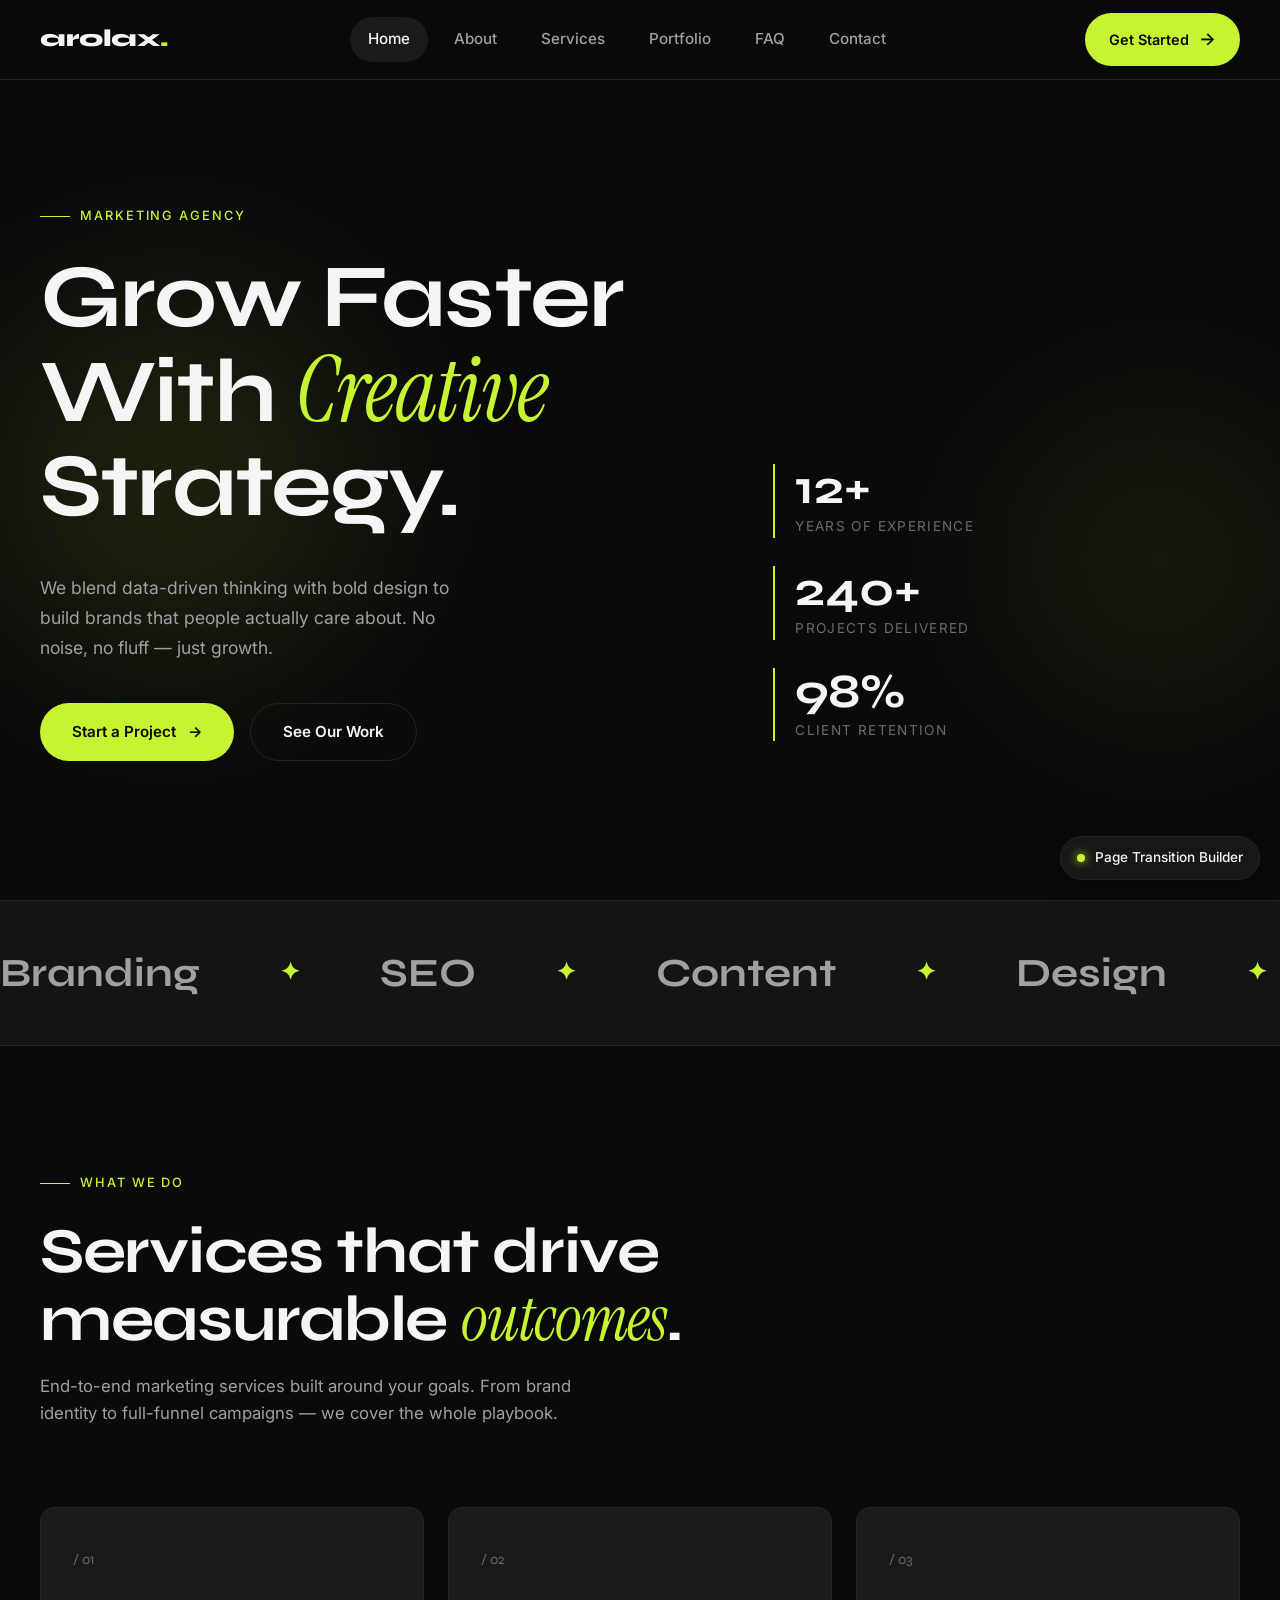
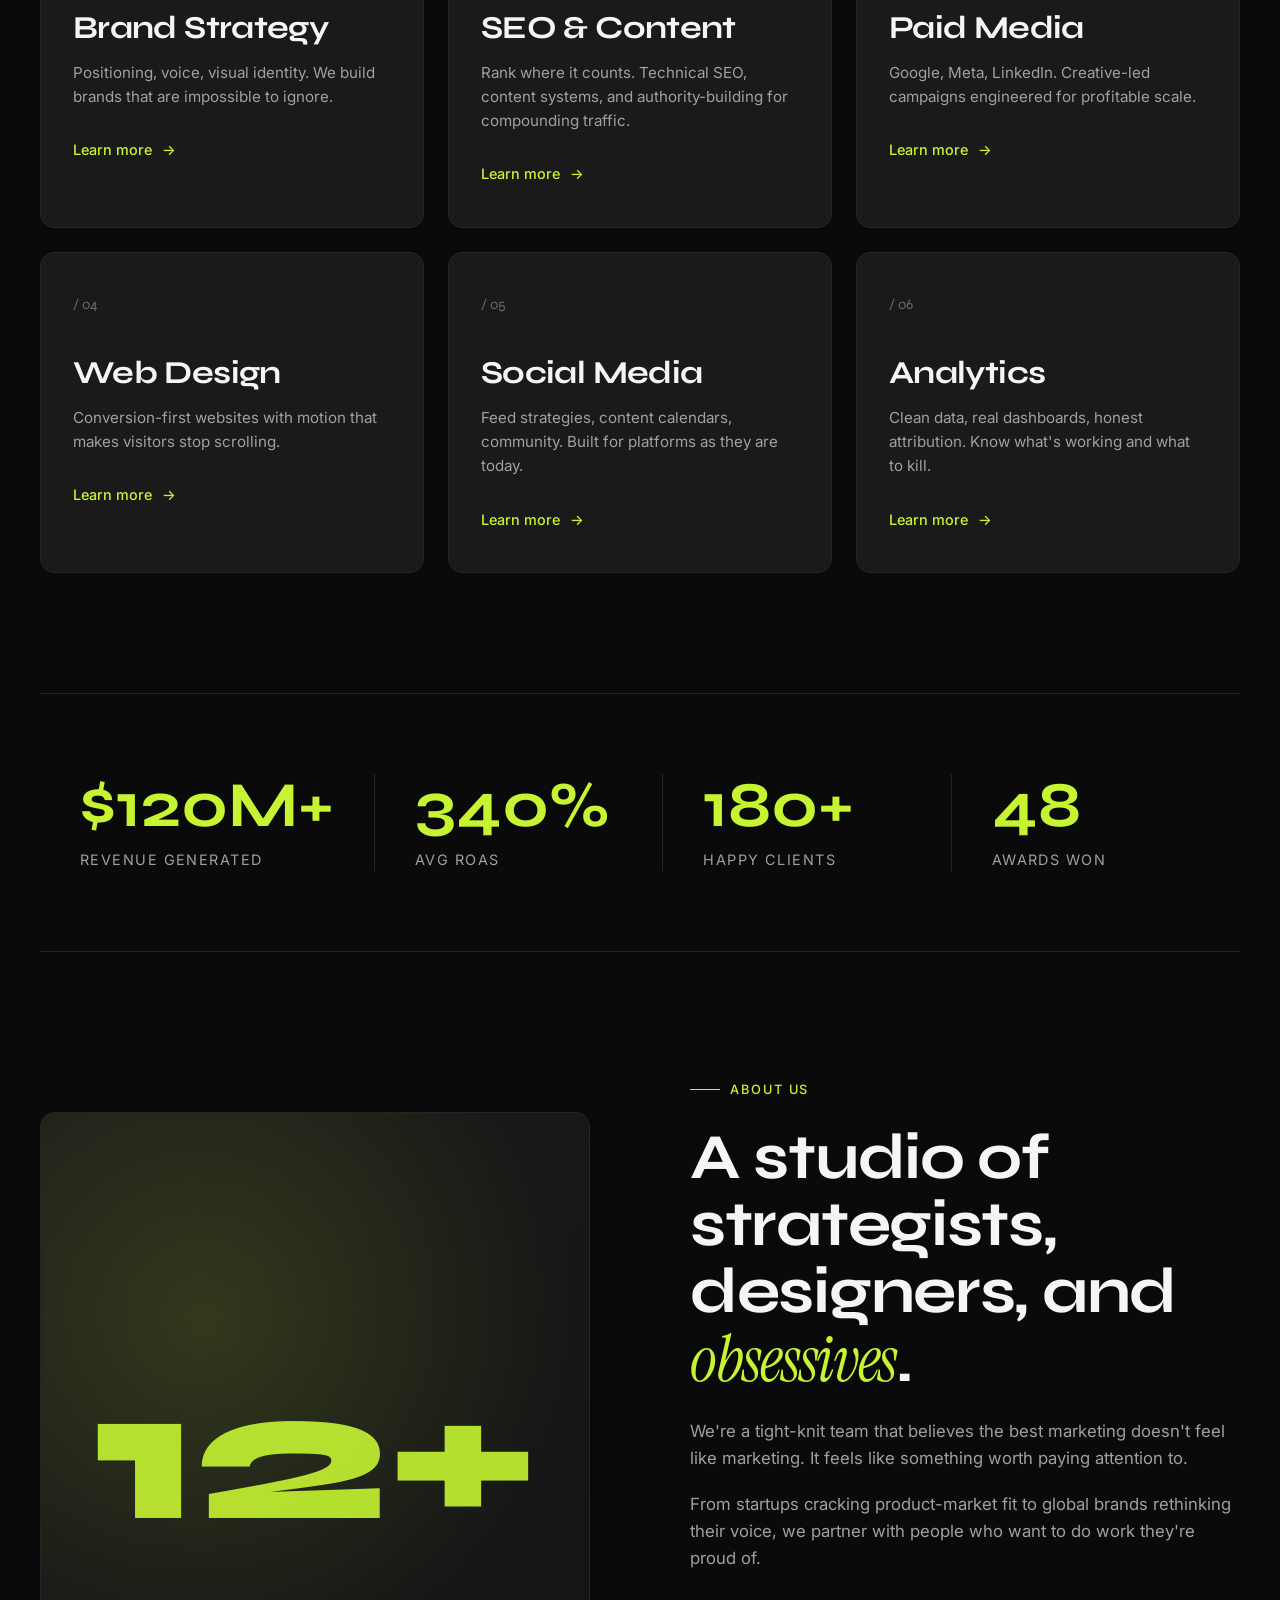
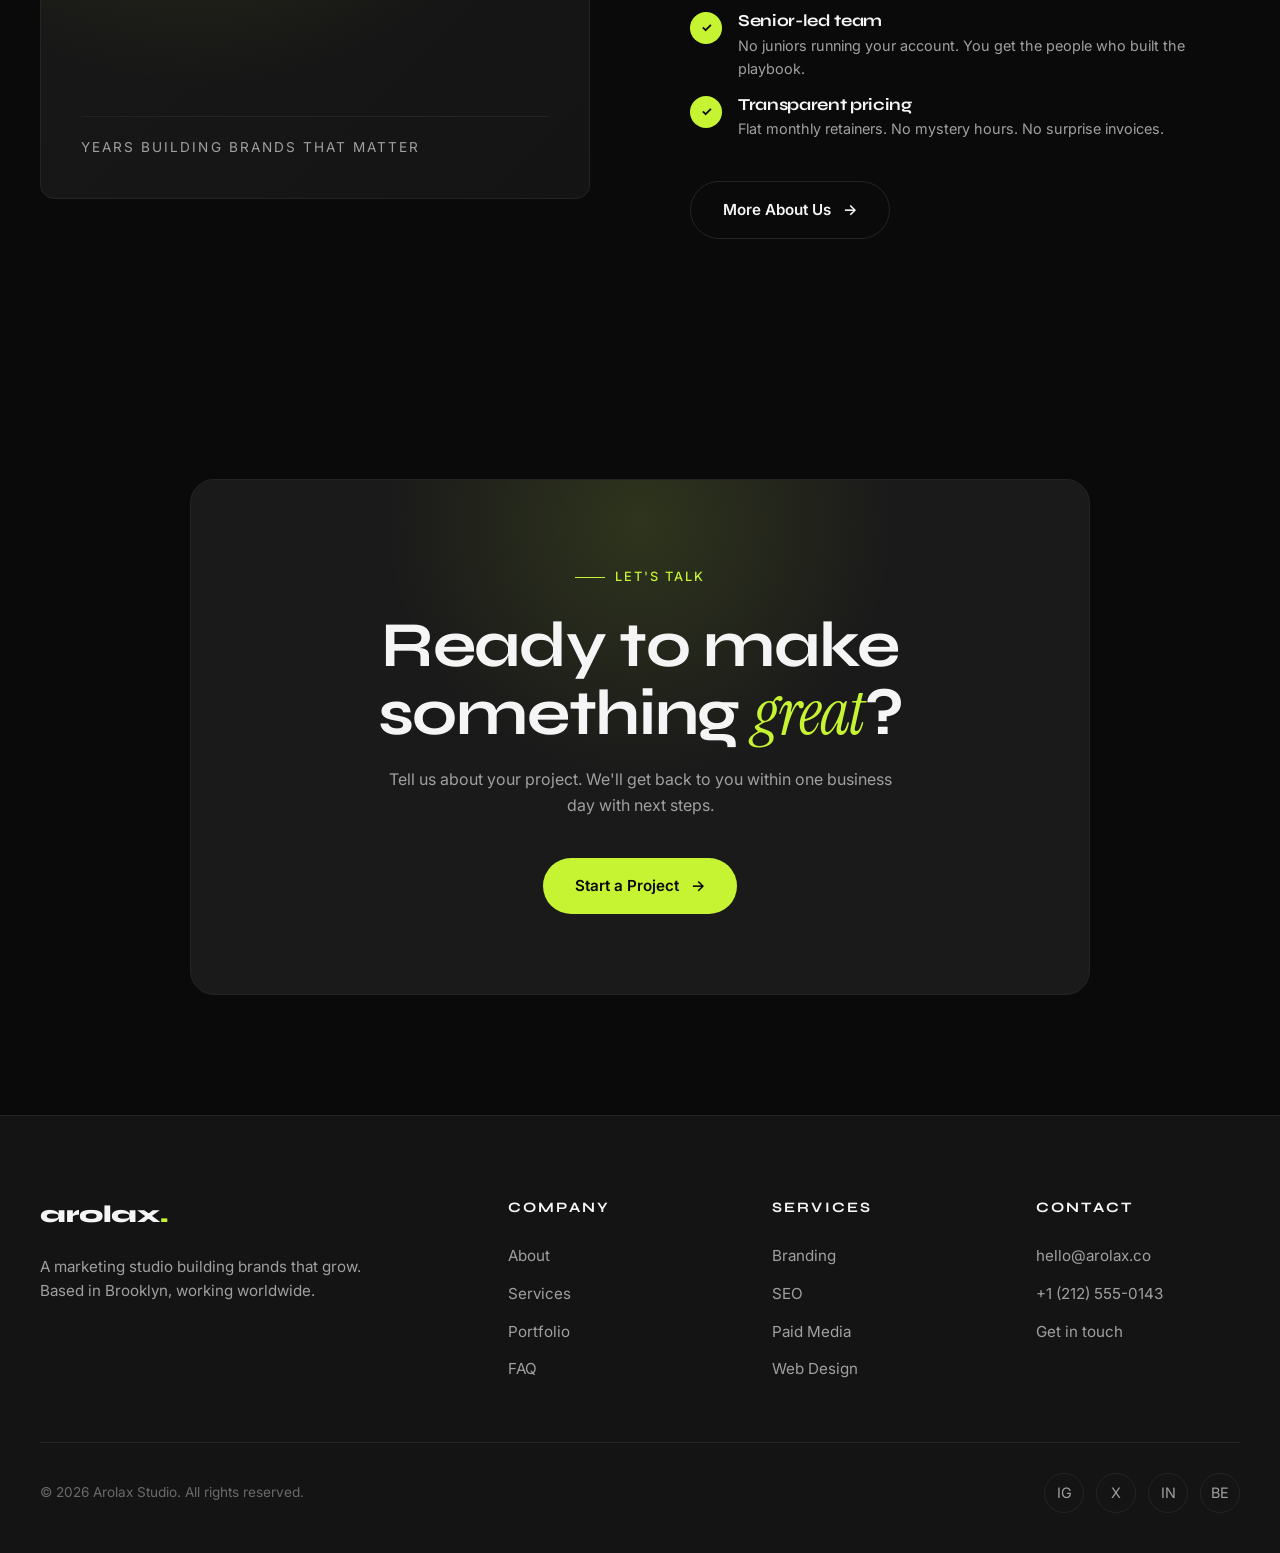
==== commit 3ec70e48: "working on preset page transition animation" ====
--- a/index.html
+++ b/index.html
@@ -12,12 +12,6 @@
       rel="stylesheet"
     />
     <link rel="stylesheet" href="css/style.css" />
-    <script>
-      try {
-        sessionStorage.getItem("pt:transitioning") === "1" &&
-          document.documentElement.classList.add("pt-arriving");
-      } catch (e) {}
-    </script>
   </head>
   <body>
     <!-- Navbar -->
--- a/css/style.css
+++ b/css/style.css
@@ -1203,15 +1203,6 @@
    Page Transition Core
    ============================================================ */
 
-html.pt-arriving body::before {
-    content: '';
-    position: fixed;
-    inset: 0;
-    background: #0a0a0a;
-    z-index: 99998;
-    pointer-events: none;
-}
-
 .pt-overlay {
     position: fixed;
     inset: 0;
@@ -1332,7 +1323,7 @@
     will-change: transform;
 }
 
-/* Overlay UI — brand label and optional spinner shown while covering */
+/* Overlay UI — brand label shown while covering */
 .pt-overlay-ui {
     position: absolute;
     inset: 0;
@@ -1379,26 +1370,6 @@
     color: var(--accent);
     text-transform: uppercase;
     line-height: 1;
-}
-
-.pt-overlay-spinner {
-    width: 32px;
-    height: 32px;
-    opacity: 0;
-    visibility: hidden;
-}
-
-.pt-overlay-spinner-ring {
-    width: 100%;
-    height: 100%;
-    border: 2px solid rgba(255, 255, 255, 0.12);
-    border-top-color: var(--accent);
-    border-radius: 50%;
-    animation: pt-spin 0.8s linear infinite;
-}
-
-@keyframes pt-spin {
-    to { transform: rotate(360deg); }
 }
 
 /* Scale, Clip, Crossfade — full-viewport panel */
@@ -1600,6 +1571,40 @@
     padding: 1px 6px;
     border-radius: 4px;
     font-size: 0.75rem;
+}
+
+.pt-export-tabs {
+    display: flex;
+    gap: 4px;
+    padding: 4px;
+    background: #0f0f0f;
+    border: 1px solid #262626;
+    border-radius: 8px;
+    margin-top: 10px;
+    flex-shrink: 0;
+}
+
+.pt-export-tab {
+    flex: 1;
+    padding: 7px 14px;
+    background: transparent;
+    border: none;
+    color: #888;
+    border-radius: 5px;
+    cursor: pointer;
+    font-family: inherit;
+    font-size: 0.8rem;
+    font-weight: 500;
+    transition: background 0.15s, color 0.15s;
+}
+
+.pt-export-tab.active {
+    background: #2a2a2a;
+    color: var(--text);
+}
+
+.pt-export-tab:not(.active):hover {
+    color: #c0c0c0;
 }
 
 .pt-export-code {
@@ -1718,23 +1723,6 @@
     align-items: center;
     gap: 6px;
     flex-shrink: 0;
-}
-
-.pt-info {
-    display: inline-flex;
-    align-items: center;
-    justify-content: center;
-    width: 14px;
-    height: 14px;
-    border: 1px solid #555;
-    border-radius: 50%;
-    font-family: 'Times New Roman', serif;
-    font-style: italic;
-    font-size: 0.7rem;
-    color: #888;
-    background: transparent;
-    cursor: help;
-    line-height: 1;
 }
 
 .pt-row-input {
